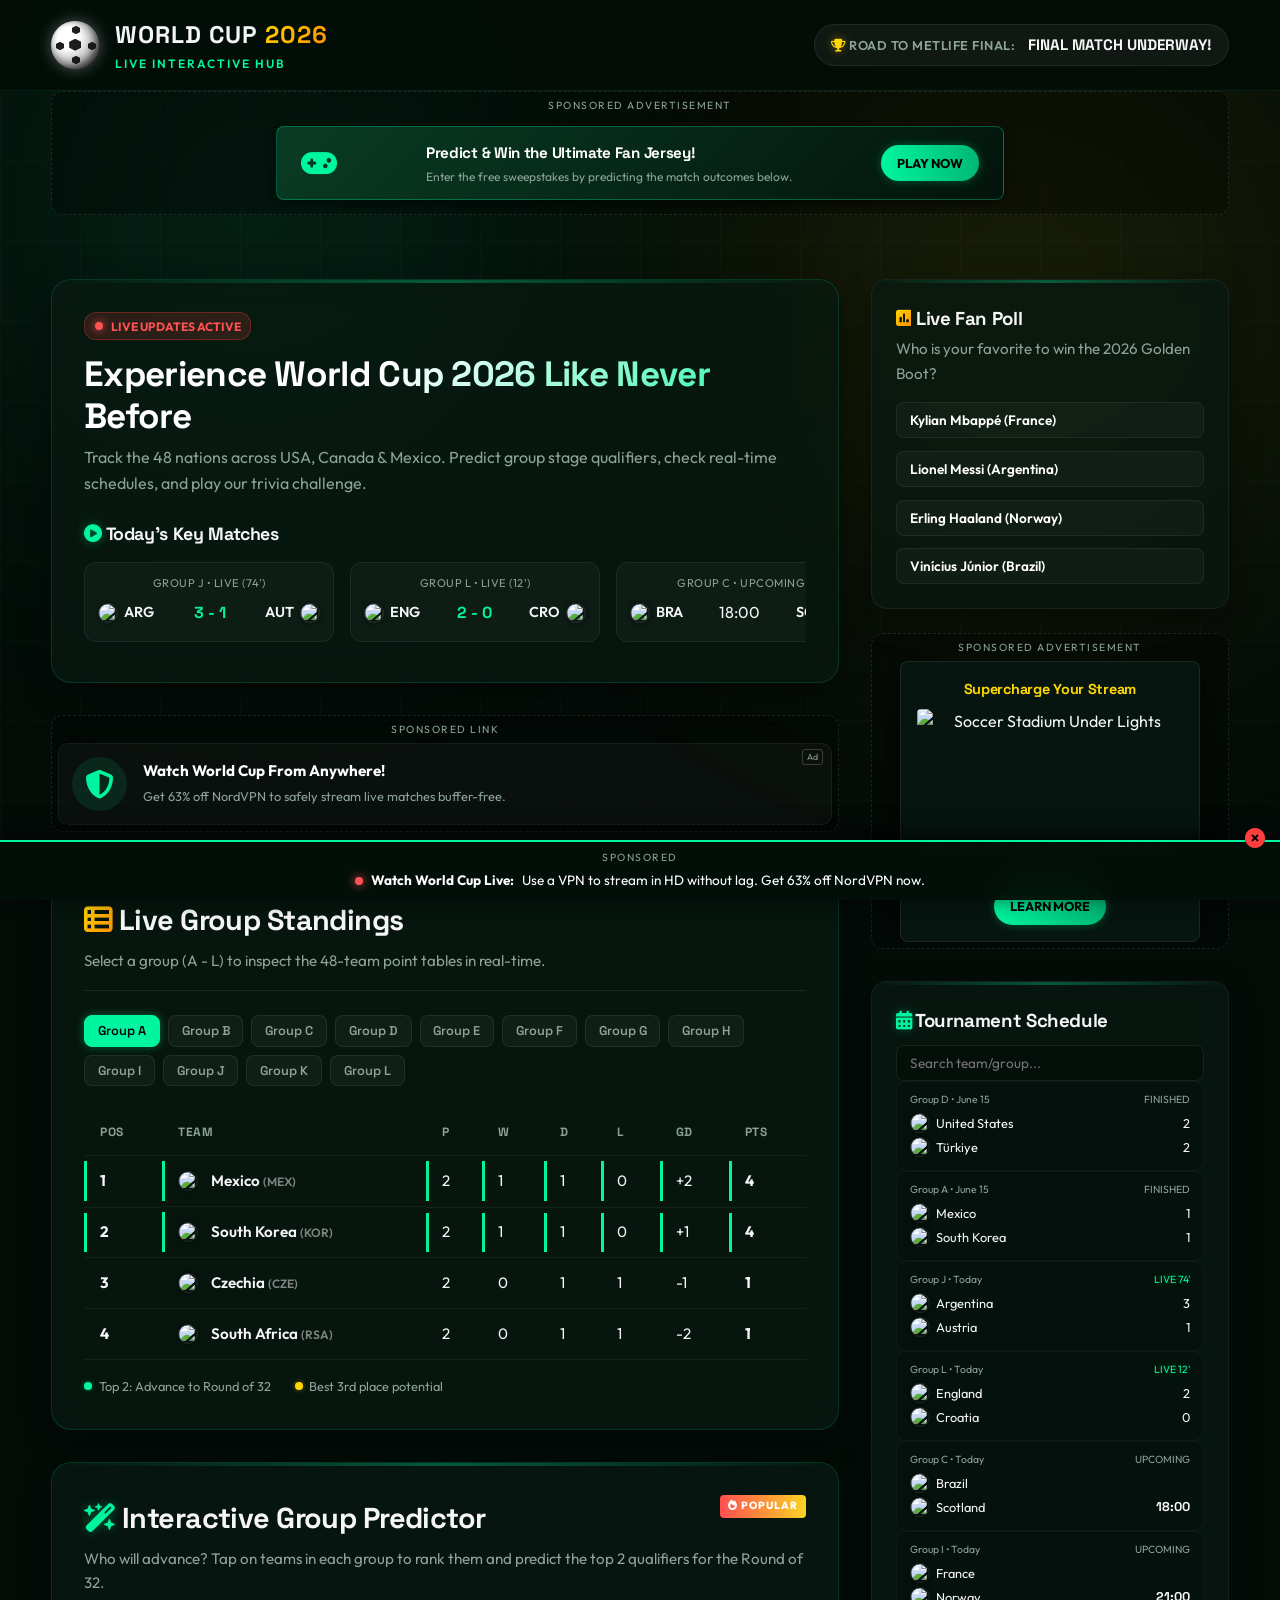
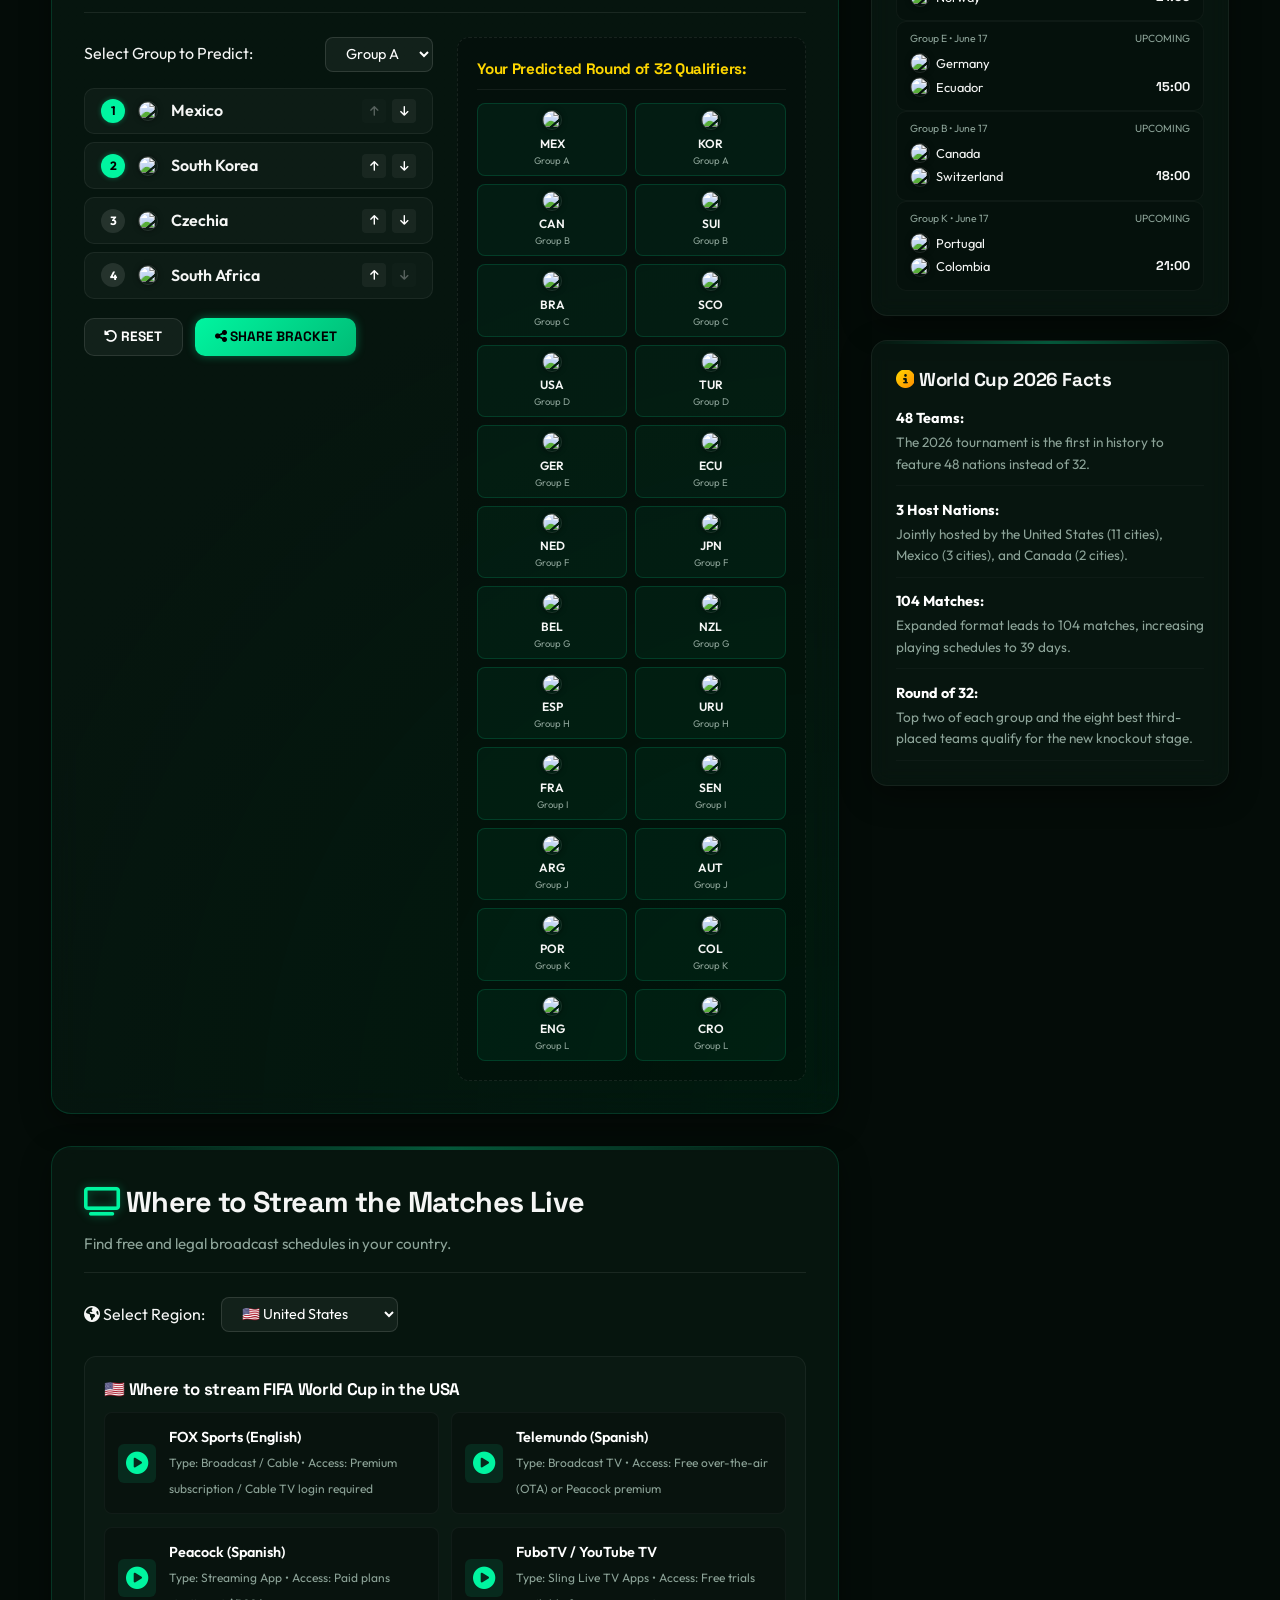
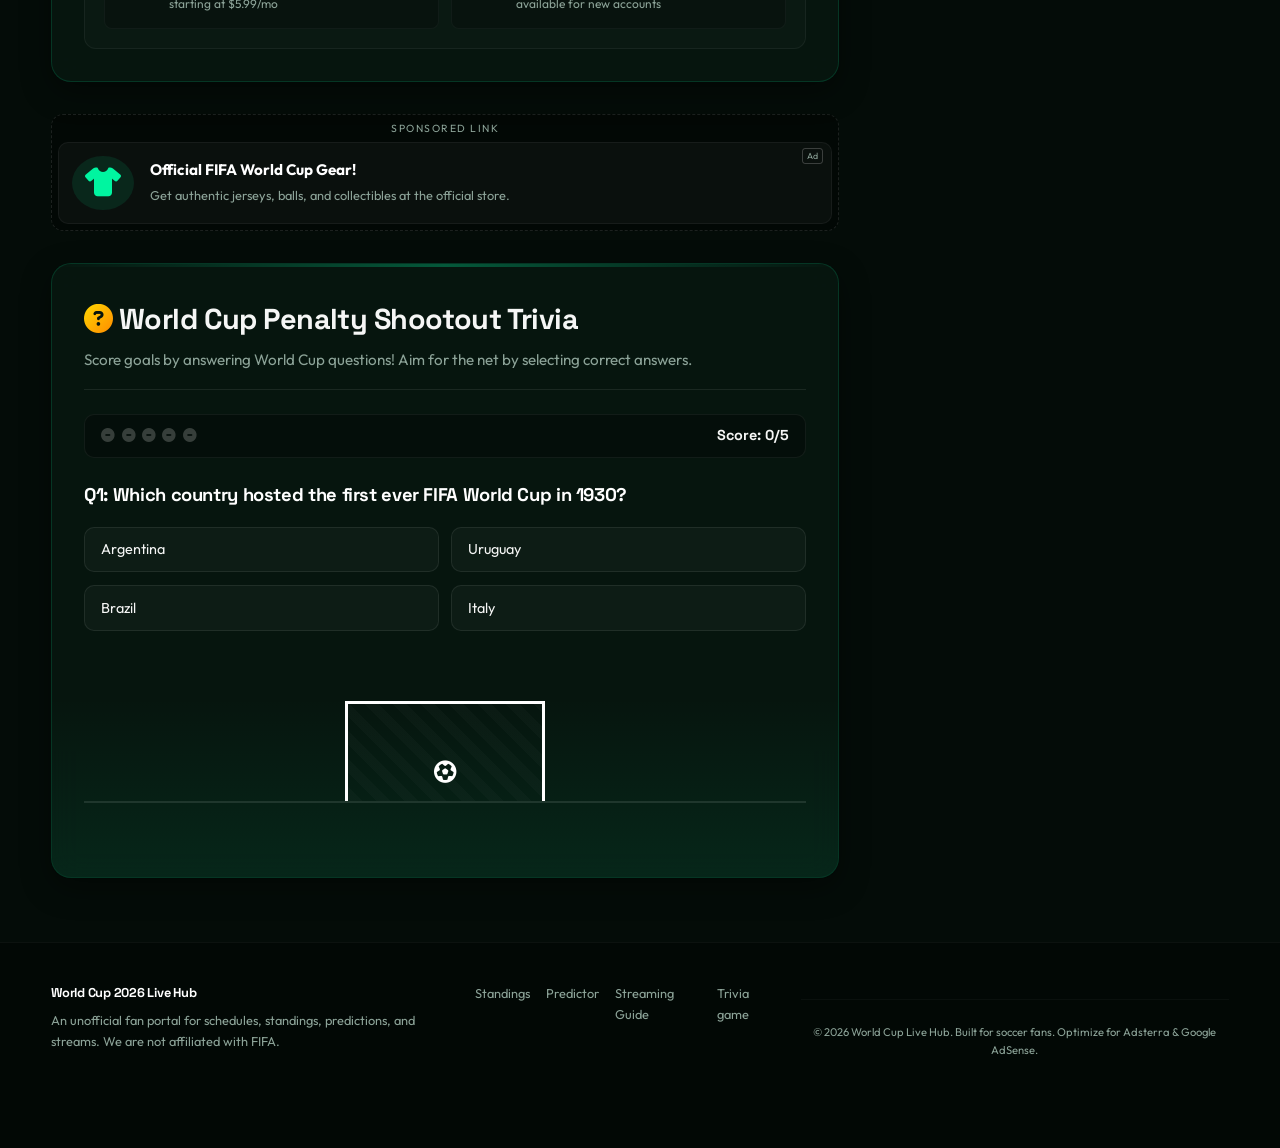
==== index.html @ 8059948c "first commit" ====
<!DOCTYPE html>
<html lang="en">
<head>
    <meta charset="UTF-8">
    <meta name="viewport" content="width=device-width, initial-scale=1.0">
    
    <!-- Primary SEO Meta Tags -->
    <title>FIFA World Cup 2026 Live Hub | Standings, Predictions & Streaming Guide</title>
    <meta name="description" content="Get the latest 2026 FIFA World Cup standings, live schedules, interactive group stage predictor, streaming guide, and trivia. Stay updated on all 48 teams.">
    <meta name="keywords" content="FIFA World Cup 2026, World Cup Live standings, World Cup 2026 schedule, where to watch World Cup, World Cup predictions, soccer stream, World Cup brackets">
    
    <!-- Open Graph / Facebook -->
    <meta property="og:type" content="website">
    <meta property="og:url" content="https://worldcup2026live.com/">
    <meta property="og:title" content="FIFA World Cup 2026 Live Hub | Matches & Standings">
    <meta property="og:description" content="Interactive 2026 World Cup hub with standings, bracket predictor, live schedules, and geo-targeted streaming guide.">
    <meta property="og:image" content="https://images.unsplash.com/photo-1508098682722-e99c43a406b2?auto=format&fit=crop&w=1200&q=80">

    <!-- Twitter -->
    <meta property="twitter:card" content="summary_large_image">
    <meta property="twitter:title" content="FIFA World Cup 2026 Live Hub | Matches & Standings">
    <meta property="twitter:description" content="Interactive 2026 World Cup hub with standings, bracket predictor, live schedules, and geo-targeted streaming guide.">

    <!-- Google Fonts -->
    <link rel="preconnect" href="https://fonts.googleapis.com">
    <link rel="preconnect" href="https://fonts.gstatic.com" crossorigin>
    <link href="https://fonts.googleapis.com/css2?family=Outfit:wght@300;400;600;800&family=Space+Grotesk:wght@500;700&display=swap" rel="stylesheet">
    
    <!-- FontAwesome for Icons -->
    <link rel="stylesheet" href="https://cdnjs.cloudflare.com/ajax/libs/font-awesome/6.4.0/css/all.min.css">
    
    <!-- Custom Stylesheet -->
    <link rel="stylesheet" href="style.css">

    <!-- Schema.org Structured Data -->
    <script type="application/ld+json">
    {
      "@context": "https://schema.org",
      "@type": "SportsEvent",
      "name": "FIFA World Cup 2026",
      "startDate": "2026-06-11",
      "endDate": "2026-07-19",
      "location": [
        {
          "@type": "Place",
          "name": "United States"
        },
        {
          "@type": "Place",
          "name": "Mexico"
        },
        {
          "@type": "Place",
          "name": "Canada"
        }
      ],
      "sport": "Soccer",
      "description": "The 23rd FIFA World Cup, featuring 48 national teams playing in the USA, Canada, and Mexico."
    }
    </script>
</head>
<body>

    <!-- STADIUM GLOW EFFECT BACKGROUND -->
    <div class="stadium-glow glow-top-left"></div>
    <div class="stadium-glow glow-top-right"></div>
    <div class="pitch-lines-overlay"></div>

    <!-- MAIN HEADER -->
    <header class="main-header">
        <div class="container header-container">
            <div class="logo-area">
                <!-- SPINNING 3D CSS SOCCER BALL -->
                <div class="soccer-ball-logo">
                    <div class="ball-inner">
                        <div class="hex"></div>
                        <div class="hex"></div>
                        <div class="hex"></div>
                        <div class="hex"></div>
                        <div class="hex"></div>
                    </div>
                </div>
                <div class="logo-text">
                    <span class="logo-main">WORLD CUP <span class="gold-text">2026</span></span>
                    <span class="logo-sub">LIVE INTERACTIVE HUB</span>
                </div>
            </div>
            
            <!-- LIVE COUNTDOWN TO FINAL -->
            <div class="countdown-container">
                <span class="countdown-label"><i class="fa-solid fa-trophy glow-gold"></i> ROAD TO METLIFE FINAL:</span>
                <div id="countdown" class="countdown-timer">
                    <span class="time-block"><span id="days">00</span>d</span>
                    <span class="time-block"><span id="hours">00</span>h</span>
                    <span class="time-block"><span id="mins">00</span>m</span>
                    <span class="time-block"><span id="secs">00</span>s</span>
                </div>
            </div>
        </div>
    </header>

    <!-- TOP LEADERBOARD AD SLOT (Adsterra 728x90 / 320x50 Responsive) -->
    <div class="container ad-wrapper ad-top-leaderboard">
        <div class="ad-label">SPONSORED ADVERTISEMENT</div>
        <div class="ad-container" id="adsterra-top">
            <!-- PLACE ADSTERRA 728x90 OR RESPONSIVE BANNER CODE HERE -->
            <div class="ad-fallback-banner">
                <div class="fallback-icon"><i class="fa-solid fa-gamepad"></i></div>
                <div class="fallback-text">
                    <h4>Predict & Win the Ultimate Fan Jersey!</h4>
                    <p>Enter the free sweepstakes by predicting the match outcomes below.</p>
                </div>
                <a href="#predictor-section" class="fallback-btn">Play Now</a>
            </div>
            <!-- END ADSTERRA CODE -->
        </div>
    </div>

    <!-- MAIN LAYOUT -->
    <main class="container main-layout">
        
        <!-- LEFT COLUMN (WIDGETS & TOOLS) -->
        <section class="left-column">
            
            <!-- HERO WELCOME & DYNAMIC MATCH TICKER -->
            <div class="hero-widget glass-card">
                <div class="live-indicator-badge">
                    <span class="pulse-dot"></span> LIVE UPDATES ACTIVE
                </div>
                <h1>Experience World Cup 2026 Like Never Before</h1>
                <p>Track the 48 nations across USA, Canada & Mexico. Predict group stage qualifiers, check real-time schedules, and play our trivia challenge.</p>
                
                <!-- Quick Match Ticker -->
                <div class="ticker-header">
                    <h3><i class="fa-solid fa-circle-play neon-green-text"></i> Today's Key Matches</h3>
                </div>
                <div class="match-ticker" id="quick-match-ticker">
                    <!-- Dynamic Match Cards inserted via JavaScript -->
                </div>
            </div>

            <!-- ADSTERRA NATIVE AD SLOT 1 -->
            <div class="ad-wrapper ad-native-inline">
                <div class="ad-label">SPONSORED LINK</div>
                <div class="ad-container" id="adsterra-native-1">
                    <div class="ad-fallback-native">
                        <span class="sponsored-tag">Ad</span>
                        <a href="https://nordvpn.com/" target="_blank" rel="noopener noreferrer" class="native-link-card">
                            <i class="fa-solid fa-shield-halved native-icon"></i>
                            <div class="native-content">
                                <strong>Watch World Cup From Anywhere!</strong>
                                <span>Get 63% off NordVPN to safely stream live matches buffer-free.</span>
                            </div>
                        </a>
                    </div>
                </div>
            </div>

            <!-- INTERACTIVE STANDINGS EXPLORER -->
            <div class="glass-card" id="standings-section">
                <div class="widget-header">
                    <h2><i class="fa-solid fa-table-list gold-text"></i> Live Group Standings</h2>
                    <p class="widget-desc">Select a group (A - L) to inspect the 48-team point tables in real-time.</p>
                </div>
                
                <!-- Group Toggles -->
                <div class="group-selector-tabs">
                    <button class="tab-btn active" data-group="A">Group A</button>
                    <button class="tab-btn" data-group="B">Group B</button>
                    <button class="tab-btn" data-group="C">Group C</button>
                    <button class="tab-btn" data-group="D">Group D</button>
                    <button class="tab-btn" data-group="E">Group E</button>
                    <button class="tab-btn" data-group="F">Group F</button>
                    <button class="tab-btn" data-group="G">Group G</button>
                    <button class="tab-btn" data-group="H">Group H</button>
                    <button class="tab-btn" data-group="I">Group I</button>
                    <button class="tab-btn" data-group="J">Group J</button>
                    <button class="tab-btn" data-group="K">Group K</button>
                    <button class="tab-btn" data-group="L">Group L</button>
                </div>

                <!-- Table Container -->
                <div class="table-responsive">
                    <table class="standings-table">
                        <thead>
                            <tr>
                                <th>Pos</th>
                                <th>Team</th>
                                <th class="col-hide-mobile">P</th>
                                <th class="col-hide-mobile">W</th>
                                <th class="col-hide-mobile">D</th>
                                <th class="col-hide-mobile">L</th>
                                <th>GD</th>
                                <th>Pts</th>
                            </tr>
                        </thead>
                        <tbody id="standings-body">
                            <!-- Populated dynamically by app.js -->
                        </tbody>
                    </table>
                </div>
                <div class="qualification-legend">
                    <span class="legend-item"><span class="legend-color q-next"></span> Top 2: Advance to Round of 32</span>
                    <span class="legend-item"><span class="legend-color q-third"></span> Best 3rd place potential</span>
                </div>
            </div>

            <!-- INTERACTIVE BRACKET & GROUP PREDICTOR -->
            <div class="glass-card predictor-card" id="predictor-section">
                <div class="widget-header">
                    <span class="hot-badge"><i class="fa-solid fa-fire"></i> POPULAR</span>
                    <h2><i class="fa-solid fa-wand-magic-sparkles neon-green-text"></i> Interactive Group Predictor</h2>
                    <p class="widget-desc">Who will advance? Tap on teams in each group to rank them and predict the top 2 qualifiers for the Round of 32.</p>
                </div>

                <div class="predictor-grid-layout">
                    <!-- Predictor Box -->
                    <div class="predictor-selection-box">
                        <div class="predictor-group-header">
                            <label for="predictor-group-select">Select Group to Predict:</label>
                            <select id="predictor-group-select" class="custom-select">
                                <option value="A">Group A</option>
                                <option value="B">Group B</option>
                                <option value="C">Group C</option>
                                <option value="D">Group D</option>
                                <option value="E">Group E</option>
                                <option value="F">Group F</option>
                                <option value="G">Group G</option>
                                <option value="H">Group H</option>
                                <option value="I">Group I</option>
                                <option value="J">Group J</option>
                                <option value="K">Group K</option>
                                <option value="L">Group L</option>
                            </select>
                        </div>
                        
                        <div class="prediction-list" id="prediction-items-list">
                            <!-- Filled dynamically by JavaScript. Drag/click to sort -->
                        </div>
                        
                        <div class="predictor-actions">
                            <button class="secondary-btn" id="reset-predictions-btn"><i class="fa-solid fa-rotate-left"></i> Reset</button>
                            <button class="primary-btn glow-button" id="save-predictions-btn"><i class="fa-solid fa-share-nodes"></i> Share Bracket</button>
                        </div>
                    </div>

                    <!-- Predictions Summary Panel -->
                    <div class="predictor-summary-panel">
                        <h4>Your Predicted Round of 32 Qualifiers:</h4>
                        <div class="predicted-teams-grid" id="predicted-teams-container">
                            <!-- Shows the 24 teams currently qualified by the user's prediction -->
                            <p class="empty-predictor-msg">Rank groups on the left to fill your bracket.</p>
                        </div>
                    </div>
                </div>

                <!-- Modal for Predictions Share -->
                <div id="share-modal" class="modal">
                    <div class="modal-content glass-card">
                        <span class="close-modal-btn">&times;</span>
                        <h3><i class="fa-solid fa-trophy gold-text"></i> My 2026 Bracket predictions</h3>
                        <p>Copy this link or screenshot your predictions to share on social media!</p>
                        <div class="share-box">
                            <input type="text" id="share-link-input" readonly value="https://worldcup2026live.com/?pred=MEX,KOR,CAN,SUI,BRA,MAR,USA,TUR...">
                            <button id="copy-share-link-btn" class="primary-btn">Copy</button>
                        </div>
                    </div>
                </div>
            </div>

            <!-- "WHERE TO STREAM" GUIDE -->
            <div class="glass-card" id="streaming-section">
                <div class="widget-header">
                    <h2><i class="fa-solid fa-tv neon-green-text"></i> Where to Stream the Matches Live</h2>
                    <p class="widget-desc">Find free and legal broadcast schedules in your country.</p>
                </div>
                
                <div class="streaming-selector-bar">
                    <label for="country-stream-select"><i class="fa-solid fa-earth-americas"></i> Select Region:</label>
                    <select id="country-stream-select" class="custom-select">
                        <option value="US">🇺🇸 United States</option>
                        <option value="UK">🇬🇧 United Kingdom</option>
                        <option value="CA">🇨🇦 Canada</option>
                        <option value="AU">🇦🇺 Australia</option>
                        <option value="IN">🇮🇳 India</option>
                    </select>
                </div>

                <div class="streaming-details-card" id="streaming-channels-container">
                    <!-- Populated dynamically via JS -->
                </div>
            </div>

            <!-- ADSTERRA NATIVE AD SLOT 2 -->
            <div class="ad-wrapper ad-native-inline">
                <div class="ad-label">SPONSORED LINK</div>
                <div class="ad-container" id="adsterra-native-2">
                    <div class="ad-fallback-native">
                        <span class="sponsored-tag">Ad</span>
                        <a href="https://store.fifa.com" target="_blank" rel="noopener noreferrer" class="native-link-card">
                            <i class="fa-solid fa-shirt native-icon"></i>
                            <div class="native-content">
                                <strong>Official FIFA World Cup Gear!</strong>
                                <span>Get authentic jerseys, balls, and collectibles at the official store.</span>
                            </div>
                        </a>
                    </div>
                </div>
            </div>

            <!-- DWELL-TIME PENALTY trivia game -->
            <div class="glass-card trivia-widget" id="trivia-section">
                <div class="trivia-pitch-bg"></div>
                <div class="widget-header">
                    <h2><i class="fa-solid fa-circle-question gold-text"></i> World Cup Penalty Shootout Trivia</h2>
                    <p class="widget-desc">Score goals by answering World Cup questions! Aim for the net by selecting correct answers.</p>
                </div>

                <div class="trivia-container">
                    <div class="trivia-scorecard">
                        <div class="shootout-tracker" id="shootout-tracker">
                            <!-- Balls and X marks for score status -->
                        </div>
                        <div class="trivia-points">Score: <span id="trivia-score">0/5</span></div>
                    </div>

                    <div class="trivia-quiz-box" id="quiz-box">
                        <h4 id="question-text">Loading trivia questions...</h4>
                        <div class="answers-grid" id="answers-grid">
                            <!-- Interactive buttons -->
                        </div>
                    </div>

                    <!-- Penalty Shootout Animation Area -->
                    <div class="shootout-arena">
                        <div class="goalpost">
                            <div class="keeper" id="gk-character"><i class="fa-solid fa-hands-reaching"></i></div>
                            <div class="ball" id="shootout-ball"><i class="fa-solid fa-soccer-ball"></i></div>
                        </div>
                    </div>

                    <div id="trivia-feedback" class="trivia-feedback-message"></div>
                </div>
            </div>

        </section>

        <!-- RIGHT COLUMN (SIDEBAR) -->
        <aside class="right-column">
            
            <!-- FAN POLL -->
            <div class="glass-card sidebar-widget">
                <h3><i class="fa-solid fa-square-poll-vertical gold-text"></i> Live Fan Poll</h3>
                <p class="widget-desc">Who is your favorite to win the 2026 Golden Boot?</p>
                <div class="poll-container" id="fan-poll-box">
                    <div class="poll-option-row" data-option="1">
                        <button class="poll-btn">Kylian Mbappé (France)</button>
                        <div class="poll-bar-container">
                            <div class="poll-bar" style="width: 38%"></div>
                            <span class="poll-percentage">38%</span>
                        </div>
                    </div>
                    <div class="poll-option-row" data-option="2">
                        <button class="poll-btn">Lionel Messi (Argentina)</button>
                        <div class="poll-bar-container">
                            <div class="poll-bar" style="width: 29%"></div>
                            <span class="poll-percentage">29%</span>
                        </div>
                    </div>
                    <div class="poll-option-row" data-option="3">
                        <button class="poll-btn">Erling Haaland (Norway)</button>
                        <div class="poll-bar-container">
                            <div class="poll-bar" style="width: 21%"></div>
                            <span class="poll-percentage">21%</span>
                        </div>
                    </div>
                    <div class="poll-option-row" data-option="4">
                        <button class="poll-btn">Vinícius Júnior (Brazil)</button>
                        <div class="poll-bar-container">
                            <div class="poll-bar" style="width: 12%"></div>
                            <span class="poll-percentage">12%</span>
                        </div>
                    </div>
                </div>
            </div>

            <!-- ADSTERRA SIDEBAR AD (300x250) -->
            <div class="ad-wrapper ad-sidebar-square">
                <div class="ad-label">SPONSORED ADVERTISEMENT</div>
                <div class="ad-container" id="adsterra-sidebar">
                    <!-- PLACE ADSTERRA 300x250 BANNER CODE HERE -->
                    <div class="ad-fallback-square">
                        <h4>Supercharge Your Stream</h4>
                        <img src="https://images.unsplash.com/photo-1540747737956-37872404a82f?auto=format&fit=crop&w=300&h=200&q=80" alt="Soccer Stadium Under Lights">
                        <p>Get instant VPN safety & high-speed streaming for all matches.</p>
                        <a href="https://nordvpn.com/" target="_blank" rel="noopener noreferrer" class="fallback-btn">Learn More</a>
                    </div>
                    <!-- END ADSTERRA CODE -->
                </div>
            </div>

            <!-- DYNAMIC MATCH LIST WIDGET -->
            <div class="glass-card sidebar-widget">
                <h3><i class="fa-solid fa-calendar-days neon-green-text"></i> Tournament Schedule</h3>
                <div class="schedule-filters">
                    <input type="text" id="match-search" placeholder="Search team/group...">
                </div>
                <div class="sidebar-match-list" id="sidebar-match-list-container">
                    <!-- Dynamic matches -->
                </div>
            </div>

            <!-- WORLD CUP 2026 FACTS (High SEO Keywords) -->
            <div class="glass-card sidebar-widget seo-facts-widget">
                <h3><i class="fa-solid fa-circle-info gold-text"></i> World Cup 2026 Facts</h3>
                <ul class="facts-list">
                    <li><strong>48 Teams:</strong> The 2026 tournament is the first in history to feature 48 nations instead of 32.</li>
                    <li><strong>3 Host Nations:</strong> Jointly hosted by the United States (11 cities), Mexico (3 cities), and Canada (2 cities).</li>
                    <li><strong>104 Matches:</strong> Expanded format leads to 104 matches, increasing playing schedules to 39 days.</li>
                    <li><strong>Round of 32:</strong> Top two of each group and the eight best third-placed teams qualify for the new knockout stage.</li>
                </ul>
            </div>

        </aside>
    </main>

    <!-- FOOTER -->
    <footer class="site-footer">
        <div class="container footer-content">
            <div class="footer-about">
                <h4>World Cup 2026 Live Hub</h4>
                <p>An unofficial fan portal for schedules, standings, predictions, and streams. We are not affiliated with FIFA.</p>
            </div>
            <div class="footer-links">
                <a href="#standings-section">Standings</a>
                <a href="#predictor-section">Predictor</a>
                <a href="#streaming-section">Streaming Guide</a>
                <a href="#trivia-section">Trivia game</a>
            </div>
            <p class="copyright">&copy; 2026 World Cup Live Hub. Built for soccer fans. Optimize for Adsterra & Google AdSense.</p>
        </div>
    </footer>

    <!-- STICKY BOTTOM AD BAR (Highly conversion ad placeholder for Adsterra 320x50 / 728x90) -->
    <div class="sticky-bottom-ad" id="sticky-ad-bar">
        <button class="close-sticky-ad" id="close-sticky-ad-btn"><i class="fa-solid fa-circle-xmark"></i></button>
        <div class="ad-label">SPONSORED</div>
        <div class="ad-container-sticky" id="adsterra-sticky">
            <!-- PLACE ADSTERRA STICKY CODE HERE -->
            <div class="ad-fallback-sticky">
                <a href="https://nordvpn.com/" target="_blank" rel="noopener noreferrer" class="sticky-affiliate-link">
                    <span class="pulse-dot"></span> <strong>Watch World Cup Live:</strong> Use a VPN to stream in HD without lag. Get 63% off NordVPN now.
                </a>
            </div>
            <!-- END ADSTERRA CODE -->
        </div>
    </div>

    <!-- SOCIAL BAR POPUNDER INJECTION SLOT -->
    <!-- Place your Adsterra Popunder or Social Bar script right below this -->
    <div id="adsterra-popunder-slot"></div>

    <!-- JS Core -->
    <script src="app.js"></script>
</body>
</html>
---- style.css ----
/* ==========================================================================
   GLOBAL DESIGN SYSTEM & STADIUM VIBES
   ========================================================================== */

:root {
    --bg-dark-pitch: #040c08;
    --bg-card: rgba(8, 24, 18, 0.75);
    --border-glass: rgba(0, 245, 160, 0.15);
    
    --neon-green: #00f5a0;
    --neon-green-glow: rgba(0, 245, 160, 0.35);
    --gold: #ffd700;
    --gold-glow: rgba(255, 215, 0, 0.4);
    --deep-pitch: #0b2f1f;
    --stadium-light: #ffffff;
    
    --text-white: #f5f6f5;
    --text-muted: #8ca398;
    
    --font-heading: 'Space Grotesk', sans-serif;
    --font-body: 'Outfit', sans-serif;
    
    --transition-smooth: all 0.35s cubic-bezier(0.25, 0.8, 0.25, 1);
}

* {
    box-sizing: border-box;
    margin: 0;
    padding: 0;
}

html {
    scroll-behavior: smooth;
    font-size: 16px;
}

body {
    background-color: var(--bg-dark-pitch);
    color: var(--text-white);
    font-family: var(--font-body);
    line-height: 1.6;
    overflow-x: hidden;
    position: relative;
}

/* Stadium background light search beams */
.stadium-glow {
    position: fixed;
    width: 60vw;
    height: 60vw;
    border-radius: 50%;
    pointer-events: none;
    z-index: -2;
    filter: blur(150px);
    opacity: 0.18;
    transition: var(--transition-smooth);
}

.glow-top-left {
    top: -20%;
    left: -10%;
    background: radial-gradient(circle, var(--neon-green) 0%, transparent 70%);
    animation: beam-float-left 25s infinite ease-in-out alternate;
}

.glow-top-right {
    top: -10%;
    right: -10%;
    background: radial-gradient(circle, var(--gold) 0%, transparent 70%);
    animation: beam-float-right 30s infinite ease-in-out alternate;
}

/* Subtle grass turf pattern */
.pitch-lines-overlay {
    position: fixed;
    top: 0;
    left: 0;
    width: 100vw;
    height: 100vh;
    pointer-events: none;
    z-index: -1;
    opacity: 0.02;
    background-image: 
        linear-gradient(to right, #fff 1px, transparent 1px),
        linear-gradient(to bottom, #fff 1px, transparent 1px);
    background-size: 80px 80px;
}

.container {
    width: 92%;
    max-width: 1280px;
    margin: 0 auto;
}

/* Typography elements */
h1, h2, h3, h4 {
    font-family: var(--font-heading);
    font-weight: 700;
    letter-spacing: -0.02em;
}

h1 {
    font-size: 2.2rem;
    line-height: 1.2;
    margin-bottom: 0.5rem;
}

h2 {
    font-size: 1.8rem;
    margin-bottom: 0.4rem;
}

p {
    color: var(--text-muted);
}

a {
    color: var(--neon-green);
    text-decoration: none;
    transition: var(--transition-smooth);
}

a:hover {
    color: #fff;
    text-shadow: 0 0 10px var(--neon-green-glow);
}

/* ==========================================================================
   PREMIUM GLASSMORPHIC WIDGET CONTAINER
   ========================================================================== */

.glass-card {
    background: var(--bg-card);
    backdrop-filter: blur(15px) saturate(180%);
    -webkit-backdrop-filter: blur(15px) saturate(180%);
    border: 1px solid var(--border-glass);
    border-radius: 20px;
    padding: 2rem;
    margin-bottom: 2rem;
    position: relative;
    overflow: hidden;
    box-shadow: 0 10px 30px rgba(0, 0, 0, 0.4);
    transition: var(--transition-smooth);
}

.glass-card::before {
    content: '';
    position: absolute;
    top: 0;
    left: 0;
    width: 100%;
    height: 3px;
    background: linear-gradient(90deg, transparent, var(--neon-green), transparent);
    opacity: 0.3;
    transition: var(--transition-smooth);
}

.glass-card:hover {
    transform: translateY(-5px);
    border-color: rgba(0, 245, 160, 0.35);
    box-shadow: 0 15px 40px rgba(0, 245, 160, 0.15);
}

.glass-card:hover::before {
    opacity: 1;
    background: linear-gradient(90deg, transparent, var(--neon-green), var(--gold), transparent);
}

.widget-header {
    margin-bottom: 1.5rem;
    border-bottom: 1px solid rgba(255, 255, 255, 0.08);
    padding-bottom: 1rem;
}

.widget-desc {
    font-size: 0.95rem;
    margin-top: 0.2rem;
}

/* ==========================================================================
   HEADER & SPINNING SOCCER BALL LOGO
   ========================================================================== */

.main-header {
    background: rgba(4, 12, 8, 0.85);
    backdrop-filter: blur(10px);
    border-bottom: 1px solid rgba(0, 245, 160, 0.1);
    padding: 1rem 0;
    position: sticky;
    top: 0;
    z-index: 100;
}

.header-container {
    display: flex;
    justify-content: space-between;
    align-items: center;
    flex-wrap: wrap;
    gap: 1rem;
}

.logo-area {
    display: flex;
    align-items: center;
    gap: 1rem;
}

/* 3D Soccer Ball logo in pure CSS */
.soccer-ball-logo {
    width: 48px;
    height: 48px;
    background: radial-gradient(circle at 35% 35%, #fff 25%, #bbb 60%, #555 90%);
    border-radius: 50%;
    position: relative;
    box-shadow: 0 0 15px rgba(255, 255, 255, 0.3), inset -3px -3px 8px rgba(0,0,0,0.6);
    overflow: hidden;
    cursor: pointer;
    transition: var(--transition-smooth);
}

.soccer-ball-logo:hover {
    transform: rotate(360deg) scale(1.1);
    box-shadow: 0 0 25px var(--neon-green-glow), inset -3px -3px 8px rgba(0,0,0,0.6);
}

/* Simulating panels inside ball */
.ball-inner {
    width: 100%;
    height: 100%;
    position: absolute;
    animation: ball-rotate 8s infinite linear;
}

.hex {
    position: absolute;
    background: #111;
    width: 14px;
    height: 14px;
    clip-path: polygon(50% 0%, 100% 25%, 100% 75%, 50% 100%, 0% 75%, 0% 25%);
    opacity: 0.95;
}

.hex:nth-child(1) { top: 18px; left: 18px; width: 12px; height: 12px; }
.hex:nth-child(2) { top: 2px; left: 18px; transform: scale(0.6); }
.hex:nth-child(3) { top: 32px; left: 18px; transform: scale(0.6); }
.hex:nth-child(4) { top: 18px; left: 2px; transform: scale(0.6); }
.hex:nth-child(5) { top: 18px; left: 34px; transform: scale(0.6); }

.logo-text {
    display: flex;
    flex-direction: column;
}

.logo-main {
    font-family: var(--font-heading);
    font-weight: 800;
    font-size: 1.5rem;
    letter-spacing: 1px;
}

.logo-sub {
    font-size: 0.75rem;
    letter-spacing: 2px;
    color: var(--neon-green);
    font-weight: 600;
}

/* Countdown Clock */
.countdown-container {
    display: flex;
    align-items: center;
    gap: 0.8rem;
    background: rgba(255, 255, 255, 0.05);
    border: 1px solid rgba(255,255,255,0.08);
    padding: 0.5rem 1rem;
    border-radius: 30px;
}

.countdown-label {
    font-size: 0.8rem;
    font-weight: 600;
    color: var(--text-muted);
    letter-spacing: 0.5px;
}

.countdown-timer {
    display: flex;
    gap: 0.5rem;
    font-family: var(--font-heading);
    font-weight: 700;
    font-size: 0.95rem;
}

.time-block {
    background: rgba(0, 245, 160, 0.12);
    border: 1px solid rgba(0, 245, 160, 0.25);
    color: var(--neon-green);
    padding: 0.2rem 0.6rem;
    border-radius: 6px;
    min-width: 42px;
    text-align: center;
    box-shadow: 0 0 5px rgba(0, 245, 160, 0.1);
}

/* Gimmicks */
.gold-text {
    background: linear-gradient(135deg, #ffd700 0%, #ff8c00 100%);
    -webkit-background-clip: text;
    -webkit-text-fill-color: transparent;
    font-weight: 800;
}

.neon-green-text {
    color: var(--neon-green);
    text-shadow: 0 0 10px var(--neon-green-glow);
}

.glow-gold {
    color: var(--gold);
    text-shadow: 0 0 10px var(--gold-glow);
}

/* ==========================================================================
   ADSTERRA AD CONTAINERS & WRAPPERS
   ========================================================================== */

.ad-wrapper {
    margin-bottom: 2rem;
    text-align: center;
    position: relative;
    border-radius: 12px;
    background: rgba(0,0,0,0.3);
    border: 1px dashed rgba(255,255,255,0.1);
    padding: 6px;
}

.ad-label {
    font-size: 0.65rem;
    color: var(--text-muted);
    letter-spacing: 1.5px;
    margin-bottom: 4px;
    text-transform: uppercase;
}

.ad-container {
    display: flex;
    justify-content: center;
    align-items: center;
    width: 100%;
    min-height: 50px;
    overflow: hidden;
}

/* Top Banner Size constraints */
.ad-top-leaderboard .ad-container {
    min-height: 90px;
}

/* Sidebar Square Slot */
.ad-sidebar-square .ad-container {
    min-height: 250px;
}

/* Standard Ad Fallbacks - Look like real offers */
.ad-fallback-banner {
    display: flex;
    align-items: center;
    justify-content: space-between;
    width: 100%;
    max-width: 728px;
    background: linear-gradient(135deg, #093c24 0%, #03140c 100%);
    border: 1px solid rgba(0, 245, 160, 0.3);
    border-radius: 8px;
    padding: 0.8rem 1.5rem;
    text-align: left;
    box-shadow: 0 4px 15px rgba(0,0,0,0.5);
    gap: 1rem;
}

.fallback-icon {
    font-size: 1.8rem;
    color: var(--neon-green);
}

.ad-fallback-banner h4 {
    font-size: 0.95rem;
    color: #fff;
    margin-bottom: 0.1rem;
}

.ad-fallback-banner p {
    font-size: 0.75rem;
    color: var(--text-muted);
}

.fallback-btn {
    background: linear-gradient(90deg, var(--neon-green), #00b875);
    color: #000;
    font-weight: 700;
    font-size: 0.8rem;
    padding: 0.5rem 1rem;
    border-radius: 20px;
    text-transform: uppercase;
    box-shadow: 0 0 10px rgba(0, 245, 160, 0.3);
}

.fallback-btn:hover {
    color: #fff;
    box-shadow: 0 0 15px var(--neon-green-glow);
}

/* Sidebar Ad style */
.ad-fallback-square {
    display: flex;
    flex-direction: column;
    align-items: center;
    width: 100%;
    max-width: 300px;
    background: #06150f;
    border: 1px solid rgba(255,255,255,0.08);
    border-radius: 8px;
    padding: 1rem;
    box-shadow: 0 5px 15px rgba(0,0,0,0.4);
}

.ad-fallback-square h4 {
    font-size: 0.9rem;
    margin-bottom: 0.5rem;
    color: var(--gold);
}

.ad-fallback-square img {
    width: 100%;
    height: 120px;
    object-fit: cover;
    border-radius: 4px;
    margin-bottom: 0.5rem;
}

.ad-fallback-square p {
    font-size: 0.75rem;
    text-align: center;
    margin-bottom: 0.8rem;
}

/* Native Inline Ad format */
.ad-fallback-native {
    width: 100%;
    background: rgba(255,255,255,0.03);
    border: 1px solid rgba(255,255,255,0.05);
    border-radius: 10px;
    padding: 0.8rem;
    position: relative;
}

.sponsored-tag {
    position: absolute;
    top: 5px;
    right: 8px;
    font-size: 0.55rem;
    color: var(--text-muted);
    border: 1px solid rgba(255,255,255,0.2);
    padding: 0 4px;
    border-radius: 3px;
}

.native-link-card {
    display: flex;
    align-items: center;
    gap: 1rem;
    text-align: left;
}

.native-icon {
    font-size: 1.8rem;
    color: var(--neon-green);
    background: rgba(0, 245, 160, 0.1);
    padding: 0.8rem;
    border-radius: 50%;
}

.native-content strong {
    display: block;
    font-size: 0.95rem;
    color: #fff;
}

.native-content span {
    font-size: 0.8rem;
    color: var(--text-muted);
}

/* Sticky Bottom Ad Panel */
.sticky-bottom-ad {
    position: fixed;
    bottom: 0;
    left: 0;
    width: 100%;
    background: rgba(3, 15, 9, 0.95);
    backdrop-filter: blur(15px);
    border-top: 2px solid var(--neon-green);
    z-index: 1000;
    padding: 8px 0;
    box-shadow: 0 -5px 25px rgba(0,0,0,0.8);
    display: flex;
    flex-direction: column;
    align-items: center;
}

.close-sticky-ad {
    position: absolute;
    top: -14px;
    right: 15px;
    background: #000;
    color: #ff3e3e;
    border: none;
    font-size: 1.25rem;
    border-radius: 50%;
    cursor: pointer;
    line-height: 1;
}

.ad-container-sticky {
    width: 100%;
    max-width: 728px;
    display: flex;
    justify-content: center;
}

.sticky-affiliate-link {
    font-size: 0.85rem;
    color: #fff;
    display: flex;
    align-items: center;
    gap: 0.5rem;
}

/* ==========================================================================
   LAYOUT GRID
   ========================================================================== */

.main-layout {
    display: grid;
    grid-template-columns: 1fr;
    gap: 2rem;
    padding: 2rem 0;
}

@media (min-width: 992px) {
    .main-layout {
        grid-template-columns: 2.2fr 1fr;
    }
}

.left-column {
    display: flex;
    flex-direction: column;
}

.right-column {
    display: flex;
    flex-direction: column;
}

/* ==========================================================================
   HERO WIDGET & TICKER
   ========================================================================== */

.hero-widget h1 {
    font-family: var(--font-heading);
    margin-top: 0.8rem;
    background: linear-gradient(135deg, #fff 40%, var(--neon-green) 100%);
    -webkit-background-clip: text;
    -webkit-text-fill-color: transparent;
}

.live-indicator-badge {
    display: inline-flex;
    align-items: center;
    gap: 0.5rem;
    background: rgba(255, 62, 62, 0.15);
    border: 1px solid rgba(255, 62, 62, 0.3);
    color: #ff5252;
    font-weight: 700;
    font-size: 0.75rem;
    padding: 0.2rem 0.6rem;
    border-radius: 12px;
}

.pulse-dot {
    width: 8px;
    height: 8px;
    background: #ff5252;
    border-radius: 50%;
    box-shadow: 0 0 10px #ff5252;
    animation: pulse 1.5s infinite;
}

.ticker-header {
    margin-top: 1.5rem;
    margin-bottom: 0.8rem;
    font-size: 0.95rem;
}

.match-ticker {
    display: flex;
    gap: 1rem;
    overflow-x: auto;
    padding-bottom: 0.5rem;
}

.match-ticker::-webkit-scrollbar {
    height: 6px;
}

.match-ticker::-webkit-scrollbar-thumb {
    background: rgba(255,255,255,0.1);
    border-radius: 3px;
}

.ticker-match-card {
    flex: 0 0 250px;
    background: rgba(255,255,255,0.03);
    border: 1px solid rgba(255,255,255,0.06);
    border-radius: 12px;
    padding: 0.8rem;
    display: flex;
    flex-direction: column;
    align-items: center;
    transition: var(--transition-smooth);
}

.ticker-match-card:hover {
    background: rgba(0, 245, 160, 0.05);
    border-color: rgba(0, 245, 160, 0.25);
    transform: scale(1.03);
}

.match-meta {
    font-size: 0.7rem;
    color: var(--text-muted);
    text-transform: uppercase;
    letter-spacing: 0.5px;
    margin-bottom: 0.4rem;
}

.ticker-teams {
    display: flex;
    justify-content: space-between;
    align-items: center;
    width: 100%;
    margin-bottom: 0.2rem;
}

.team-row-ticker {
    display: flex;
    align-items: center;
    gap: 0.4rem;
    font-size: 0.9rem;
    font-weight: 600;
}

.team-flag-circle {
    width: 20px;
    height: 20px;
    border-radius: 50%;
    background-size: cover;
    background-position: center;
    box-shadow: 0 0 5px rgba(0,0,0,0.5);
    border: 1px solid rgba(255,255,255,0.1);
}

.match-ticker-score {
    font-family: var(--font-heading);
    font-weight: 700;
    color: var(--neon-green);
}

/* ==========================================================================
   STANDINGS WIDGET
   ========================================================================== */

.group-selector-tabs {
    display: flex;
    gap: 0.5rem;
    flex-wrap: wrap;
    margin-bottom: 1.5rem;
}

.tab-btn {
    background: rgba(255,255,255,0.04);
    border: 1px solid rgba(255,255,255,0.08);
    color: var(--text-muted);
    font-family: var(--font-heading);
    font-weight: 600;
    font-size: 0.8rem;
    padding: 0.4rem 0.8rem;
    border-radius: 8px;
    cursor: pointer;
    transition: var(--transition-smooth);
}

.tab-btn:hover {
    background: rgba(255,255,255,0.1);
    color: #fff;
}

.tab-btn.active {
    background: var(--neon-green);
    border-color: var(--neon-green);
    color: #000;
    box-shadow: 0 0 10px var(--neon-green-glow);
}

.table-responsive {
    width: 100%;
    overflow-x: auto;
}

.standings-table {
    width: 100%;
    border-collapse: collapse;
    text-align: left;
    font-size: 0.95rem;
}

.standings-table th, 
.standings-table td {
    padding: 0.8rem 1rem;
    border-bottom: 1px solid rgba(255,255,255,0.05);
}

.standings-table th {
    font-family: var(--font-heading);
    font-weight: 700;
    color: var(--text-muted);
    text-transform: uppercase;
    font-size: 0.75rem;
    letter-spacing: 0.5px;
}

.standings-table tbody tr {
    transition: var(--transition-smooth);
}

.standings-table tbody tr:hover {
    background: rgba(0, 245, 160, 0.04);
}

.team-cell {
    display: flex;
    align-items: center;
    gap: 0.8rem;
    font-weight: 600;
}

/* Highlight qualifiers */
.standings-table tbody tr:nth-child(1) td,
.standings-table tbody tr:nth-child(2) td {
    position: relative;
}

.standings-table tbody tr:nth-child(1) td::after,
.standings-table tbody tr:nth-child(2) td::after {
    content: '';
    position: absolute;
    left: 0;
    top: 10%;
    height: 80%;
    width: 3px;
    background: var(--neon-green);
}

.qualification-legend {
    margin-top: 1rem;
    display: flex;
    gap: 1.5rem;
    font-size: 0.8rem;
    color: var(--text-muted);
}

.legend-item {
    display: flex;
    align-items: center;
    gap: 0.4rem;
}

.legend-color {
    width: 8px;
    height: 8px;
    border-radius: 50%;
}

.q-next {
    background: var(--neon-green);
    box-shadow: 0 0 5px var(--neon-green-glow);
}

.q-third {
    background: var(--gold);
    box-shadow: 0 0 5px var(--gold-glow);
}

/* ==========================================================================
   BRACKET & GROUP PREDICTOR
   ========================================================================== */

.predictor-card {
    background: radial-gradient(circle at bottom right, rgba(0, 245, 160, 0.05), var(--bg-card) 60%);
}

.hot-badge {
    position: absolute;
    top: 2rem;
    right: 2rem;
    background: linear-gradient(90deg, #ff4e50, #f9d423);
    color: #fff;
    font-size: 0.65rem;
    font-weight: 800;
    padding: 0.2rem 0.5rem;
    border-radius: 4px;
    letter-spacing: 1px;
}

.custom-select {
    background: rgba(255,255,255,0.05);
    border: 1px solid rgba(255,255,255,0.12);
    color: #fff;
    padding: 0.4rem 1rem;
    border-radius: 8px;
    outline: none;
    font-family: var(--font-body);
    font-size: 0.9rem;
    cursor: pointer;
    transition: var(--transition-smooth);
}

.custom-select:focus {
    border-color: var(--neon-green);
    box-shadow: 0 0 8px var(--neon-green-glow);
}

.predictor-grid-layout {
    display: grid;
    grid-template-columns: 1fr;
    gap: 1.5rem;
    margin-top: 1.5rem;
}

@media (min-width: 841px) {
    .predictor-grid-layout {
        grid-template-columns: 1fr 1fr;
    }
}

.predictor-group-header {
    display: flex;
    justify-content: space-between;
    align-items: center;
    margin-bottom: 1rem;
}

.prediction-list {
    display: flex;
    flex-direction: column;
    gap: 0.5rem;
}

.prediction-item {
    display: flex;
    align-items: center;
    justify-content: space-between;
    background: rgba(255,255,255,0.03);
    border: 1px solid rgba(255,255,255,0.06);
    padding: 0.6rem 1rem;
    border-radius: 10px;
    cursor: grab;
    transition: var(--transition-smooth);
}

.prediction-item:hover {
    border-color: rgba(0, 245, 160, 0.25);
    background: rgba(255,255,255,0.06);
}

.prediction-item:active {
    cursor: grabbing;
}

.predict-team-details {
    display: flex;
    align-items: center;
    gap: 0.8rem;
    font-weight: 600;
}

.rank-badge {
    background: rgba(255,255,255,0.1);
    color: #fff;
    font-weight: 700;
    width: 24px;
    height: 24px;
    border-radius: 50%;
    display: flex;
    align-items: center;
    justify-content: center;
    font-size: 0.75rem;
}

/* Highlight qualified top 2 */
.prediction-item:nth-child(1) .rank-badge,
.prediction-item:nth-child(2) .rank-badge {
    background: var(--neon-green);
    color: #000;
    box-shadow: 0 0 5px var(--neon-green-glow);
}

.predict-controls {
    display: flex;
    gap: 0.4rem;
}

.predict-arrow {
    background: rgba(255,255,255,0.05);
    border: none;
    color: #fff;
    width: 24px;
    height: 24px;
    border-radius: 4px;
    cursor: pointer;
    font-size: 0.7rem;
    transition: var(--transition-smooth);
}

.predict-arrow:hover {
    background: var(--neon-green);
    color: #000;
}

.predictor-actions {
    display: flex;
    gap: 0.8rem;
    margin-top: 1.2rem;
}

.primary-btn, .secondary-btn {
    font-family: var(--font-heading);
    font-weight: 700;
    padding: 0.6rem 1.2rem;
    border-radius: 10px;
    cursor: pointer;
    transition: var(--transition-smooth);
    border: none;
    text-transform: uppercase;
    font-size: 0.85rem;
}

.primary-btn {
    background: linear-gradient(135deg, var(--neon-green) 0%, #00bc76 100%);
    color: #000;
}

.primary-btn:hover {
    box-shadow: 0 0 15px var(--neon-green-glow);
    transform: translateY(-2px);
}

.secondary-btn {
    background: rgba(255,255,255,0.05);
    color: #fff;
    border: 1px solid rgba(255,255,255,0.1);
}

.secondary-btn:hover {
    background: rgba(255,255,255,0.1);
    border-color: rgba(255,255,255,0.2);
}

.glow-button {
    box-shadow: 0 0 10px var(--neon-green-glow);
    animation: button-glow 3s infinite alternate;
}

/* Predictions summary display */
.predictor-summary-panel {
    background: rgba(0,0,0,0.2);
    border: 1px dashed rgba(255,255,255,0.08);
    border-radius: 12px;
    padding: 1.2rem;
}

.predictor-summary-panel h4 {
    margin-bottom: 0.8rem;
    font-size: 0.95rem;
    color: var(--gold);
    border-bottom: 1px solid rgba(255,255,255,0.06);
    padding-bottom: 0.5rem;
}

.predicted-teams-grid {
    display: grid;
    grid-template-columns: repeat(auto-fill, minmax(100px, 1fr));
    gap: 0.5rem;
}

.empty-predictor-msg {
    grid-column: 1 / -1;
    font-size: 0.85rem;
    color: var(--text-muted);
    text-align: center;
    padding: 2rem 0;
}

.predicted-card-team {
    background: rgba(0, 245, 160, 0.05);
    border: 1px solid rgba(0, 245, 160, 0.15);
    border-radius: 8px;
    padding: 0.4rem;
    display: flex;
    flex-direction: column;
    align-items: center;
    font-size: 0.75rem;
    font-weight: 600;
    text-align: center;
}

.predicted-card-team .team-flag-circle {
    margin-bottom: 0.2rem;
}

.predicted-card-team .group-tag {
    font-size: 0.6rem;
    color: var(--text-muted);
    font-weight: 400;
}

/* Modal Window */
.modal {
    display: none;
    position: fixed;
    top: 0;
    left: 0;
    width: 100vw;
    height: 100vh;
    background: rgba(0,0,0,0.8);
    backdrop-filter: blur(10px);
    z-index: 1000;
    justify-content: center;
    align-items: center;
}

.modal-content {
    width: 90%;
    max-width: 480px;
    padding: 2rem;
    position: relative;
    box-shadow: 0 0 30px rgba(0, 245, 160, 0.2);
}

.close-modal-btn {
    position: absolute;
    top: 1rem;
    right: 1.5rem;
    font-size: 1.8rem;
    cursor: pointer;
    color: var(--text-muted);
    transition: var(--transition-smooth);
}

.close-modal-btn:hover {
    color: #fff;
}

.share-box {
    display: flex;
    gap: 0.5rem;
    margin-top: 1.2rem;
}

.share-box input {
    flex: 1;
    background: rgba(0,0,0,0.3);
    border: 1px solid rgba(255,255,255,0.12);
    color: #fff;
    padding: 0.6rem;
    border-radius: 8px;
    outline: none;
    font-family: var(--font-body);
}

/* ==========================================================================
   STREAMING GUIDE
   ========================================================================== */

.streaming-selector-bar {
    display: flex;
    align-items: center;
    gap: 1rem;
    margin-bottom: 1.5rem;
}

.streaming-details-card {
    background: rgba(255,255,255,0.02);
    border: 1px solid rgba(255,255,255,0.05);
    border-radius: 12px;
    padding: 1.2rem;
}

.stream-guide-title {
    color: #fff;
    font-weight: 700;
    margin-bottom: 0.6rem;
    font-size: 1.05rem;
}

.channel-grid {
    display: grid;
    grid-template-columns: 1fr;
    gap: 0.8rem;
}

@media (min-width: 576px) {
    .channel-grid {
        grid-template-columns: 1fr 1fr;
    }
}

.channel-card {
    background: rgba(0,0,0,0.2);
    border: 1px solid rgba(255,255,255,0.04);
    padding: 0.8rem;
    border-radius: 8px;
    display: flex;
    align-items: center;
    gap: 0.8rem;
}

.channel-card i {
    font-size: 1.4rem;
    color: var(--neon-green);
    background: rgba(0, 245, 160, 0.1);
    padding: 0.5rem;
    border-radius: 6px;
}

.channel-info h5 {
    font-size: 0.9rem;
    font-weight: 600;
    color: #fff;
}

.channel-info span {
    font-size: 0.75rem;
    color: var(--text-muted);
}

/* ==========================================================================
   TRIVIA SHOOTOUT (FOOTBALL ANIMATIONS)
   ========================================================================== */

.trivia-widget {
    position: relative;
}

.trivia-pitch-bg {
    position: absolute;
    bottom: 0;
    left: 0;
    width: 100%;
    height: 180px;
    background: linear-gradient(to bottom, transparent, rgba(0, 245, 160, 0.08));
    pointer-events: none;
    z-index: 0;
}

.trivia-container {
    position: relative;
    z-index: 1;
}

.trivia-scorecard {
    display: flex;
    justify-content: space-between;
    align-items: center;
    background: rgba(0,0,0,0.3);
    padding: 0.6rem 1rem;
    border-radius: 10px;
    margin-bottom: 1.5rem;
    border: 1px solid rgba(255,255,255,0.06);
}

.shootout-tracker {
    display: flex;
    gap: 0.4rem;
}

.tracker-slot {
    font-size: 0.85rem;
    color: rgba(255,255,255,0.2);
}

.tracker-slot.scored {
    color: var(--neon-green);
    text-shadow: 0 0 8px var(--neon-green-glow);
    animation: bounce 0.4s;
}

.tracker-slot.missed {
    color: #ff3e3e;
    text-shadow: 0 0 8px rgba(255, 62, 62, 0.4);
}

.trivia-points {
    font-family: var(--font-heading);
    font-weight: 700;
    font-size: 0.9rem;
}

.trivia-quiz-box h4 {
    font-size: 1.15rem;
    line-height: 1.4;
    margin-bottom: 1.2rem;
    color: #fff;
}

.answers-grid {
    display: grid;
    grid-template-columns: 1fr;
    gap: 0.8rem;
    margin-bottom: 2rem;
}

@media (min-width: 576px) {
    .answers-grid {
        grid-template-columns: 1fr 1fr;
    }
}

.answer-btn {
    background: rgba(255,255,255,0.03);
    border: 1px solid rgba(255,255,255,0.08);
    color: var(--text-white);
    padding: 0.8rem 1rem;
    border-radius: 10px;
    cursor: pointer;
    font-family: var(--font-body);
    font-size: 0.9rem;
    text-align: left;
    transition: var(--transition-smooth);
}

.answer-btn:hover {
    background: rgba(0, 245, 160, 0.05);
    border-color: rgba(0, 245, 160, 0.25);
    transform: translateX(3px);
}

.answer-btn.correct {
    background: rgba(0, 245, 160, 0.15) !important;
    border-color: var(--neon-green) !important;
    color: #fff;
}

.answer-btn.wrong {
    background: rgba(255, 62, 62, 0.15) !important;
    border-color: #ff3e3e;
}

/* Shootout Arena Visual Elements */
.shootout-arena {
    height: 140px;
    width: 100%;
    position: relative;
    border-bottom: 2px solid rgba(255,255,255,0.1);
    overflow: hidden;
}

.goalpost {
    position: absolute;
    bottom: 0;
    left: 50%;
    transform: translateX(-50%);
    width: 200px;
    height: 100px;
    border: 3px solid #fff;
    border-bottom: none;
    background: repeating-linear-gradient(45deg, rgba(255,255,255,0.02) 0px, rgba(255,255,255,0.02) 10px, transparent 10px, transparent 20px);
}

.keeper {
    position: absolute;
    bottom: 0;
    left: 80px;
    font-size: 2.2rem;
    color: var(--gold);
    transition: left 0.4s ease-in-out;
}

.ball {
    position: absolute;
    bottom: 10px;
    left: 50%;
    transform: translateX(-50%);
    font-size: 1.4rem;
    color: #fff;
    z-index: 5;
}

/* Animations for shoot */
.ball.shoot-center-goal {
    animation: shot-center 0.6s cubic-bezier(0.25, 0.46, 0.45, 0.94) forwards;
}

.ball.shoot-left-goal {
    animation: shot-left 0.6s cubic-bezier(0.25, 0.46, 0.45, 0.94) forwards;
}

.ball.shoot-right-goal {
    animation: shot-right 0.6s cubic-bezier(0.25, 0.46, 0.45, 0.94) forwards;
}

.ball.shoot-center-saved {
    animation: shot-center-saved 0.6s forwards;
}

.ball.shoot-left-saved {
    animation: shot-left-saved 0.6s forwards;
}

.ball.shoot-right-saved {
    animation: shot-right-saved 0.6s forwards;
}

.trivia-feedback-message {
    text-align: center;
    font-family: var(--font-heading);
    font-weight: 700;
    font-size: 1.25rem;
    height: 30px;
    margin-top: 0.8rem;
}

.trivia-feedback-message.goal {
    color: var(--neon-green);
    animation: pulse-grow 0.5s infinite alternate;
}

.trivia-feedback-message.missed {
    color: #ff3e3e;
}

/* ==========================================================================
   SIDEBAR & POLL
   ========================================================================== */

.sidebar-widget {
    background: var(--bg-card);
    backdrop-filter: blur(10px);
    border: 1px solid rgba(255,255,255,0.06);
    border-radius: 16px;
    padding: 1.5rem;
    margin-bottom: 1.5rem;
}

.poll-container {
    display: flex;
    flex-direction: column;
    gap: 0.8rem;
    margin-top: 1rem;
}

.poll-option-row {
    display: flex;
    flex-direction: column;
    gap: 0.2rem;
}

.poll-btn {
    background: rgba(255,255,255,0.03);
    border: 1px solid rgba(255,255,255,0.06);
    color: #fff;
    padding: 0.5rem 0.8rem;
    border-radius: 8px;
    cursor: pointer;
    font-family: var(--font-body);
    font-size: 0.85rem;
    text-align: left;
    font-weight: 600;
    transition: var(--transition-smooth);
}

.poll-btn:hover {
    background: rgba(0, 245, 160, 0.05);
    border-color: rgba(0, 245, 160, 0.2);
}

.poll-bar-container {
    display: none; /* Shown after vote */
    align-items: center;
    gap: 0.6rem;
    margin-top: 0.1rem;
}

.poll-bar {
    height: 6px;
    background: linear-gradient(90deg, var(--neon-green), #00ba77);
    border-radius: 3px;
    box-shadow: 0 0 5px var(--neon-green-glow);
}

.poll-percentage {
    font-size: 0.75rem;
    font-weight: 700;
    color: var(--neon-green);
}

/* Sidebar Matches List */
.sidebar-match-list-container {
    display: flex;
    flex-direction: column;
    gap: 0.6rem;
    margin-top: 1rem;
}

.sidebar-match-card {
    background: rgba(0,0,0,0.15);
    border: 1px solid rgba(255,255,255,0.04);
    padding: 0.6rem 0.8rem;
    border-radius: 10px;
}

.sidebar-match-meta {
    display: flex;
    justify-content: space-between;
    font-size: 0.65rem;
    color: var(--text-muted);
    margin-bottom: 0.3rem;
}

.sidebar-team-row {
    display: flex;
    justify-content: space-between;
    align-items: center;
    font-size: 0.8rem;
    margin-bottom: 0.2rem;
}

.sidebar-team-info {
    display: flex;
    align-items: center;
    gap: 0.4rem;
}

.sidebar-match-score {
    font-family: var(--font-heading);
    font-weight: 700;
}

.schedule-filters input {
    width: 100%;
    background: rgba(0,0,0,0.25);
    border: 1px solid rgba(255,255,255,0.08);
    color: #fff;
    padding: 0.5rem 0.8rem;
    border-radius: 8px;
    font-family: var(--font-body);
    font-size: 0.85rem;
    outline: none;
    margin-top: 0.6rem;
}

.schedule-filters input:focus {
    border-color: var(--neon-green);
    box-shadow: 0 0 5px var(--neon-green-glow);
}

/* Fact lists */
.facts-list {
    list-style: none;
    display: flex;
    flex-direction: column;
    gap: 0.8rem;
    margin-top: 0.8rem;
}

.facts-list li {
    font-size: 0.85rem;
    border-bottom: 1px solid rgba(255,255,255,0.03);
    padding-bottom: 0.6rem;
    color: var(--text-muted);
}

.facts-list li strong {
    color: #fff;
    display: block;
    font-size: 0.9rem;
    margin-bottom: 0.1rem;
}

/* Footer style */
.site-footer {
    background: #020805;
    border-top: 1px solid rgba(255,255,255,0.04);
    padding: 2.5rem 0 5.5rem; /* Large bottom padding to allow for sticky ad overlap */
    color: var(--text-muted);
    font-size: 0.8rem;
}

.footer-content {
    display: flex;
    flex-direction: column;
    gap: 1.5rem;
}

@media (min-width: 768px) {
    .footer-content {
        flex-direction: row;
        justify-content: space-between;
    }
}

.footer-about {
    max-width: 400px;
}

.footer-about h4 {
    color: #fff;
    margin-bottom: 0.4rem;
}

.footer-links {
    display: flex;
    gap: 1rem;
}

.footer-links a {
    color: var(--text-muted);
}

.copyright {
    grid-column: 1 / -1;
    text-align: center;
    border-top: 1px solid rgba(255,255,255,0.03);
    padding-top: 1.5rem;
    margin-top: 1rem;
    font-size: 0.7rem;
}

/* ==========================================================================
   ANIMATIONS & KEYFRAMES
   ========================================================================== */

@keyframes pulse {
    0% { transform: scale(0.95); box-shadow: 0 0 0 0 rgba(255, 82, 82, 0.7); }
    70% { transform: scale(1); box-shadow: 0 0 0 6px rgba(255, 82, 82, 0); }
    100% { transform: scale(0.95); box-shadow: 0 0 0 0 rgba(255, 82, 82, 0); }
}

@keyframes ball-rotate {
    0% { transform: rotate(0deg); }
    100% { transform: rotate(360deg); }
}

@keyframes beam-float-left {
    0% { transform: translate(0, 0) scale(1); }
    50% { transform: translate(50px, 40px) scale(1.1); }
    100% { transform: translate(0, 0) scale(1); }
}

@keyframes beam-float-right {
    0% { transform: translate(0, 0) scale(1.1); }
    50% { transform: translate(-40px, 50px) scale(0.95); }
    100% { transform: translate(0, 0) scale(1.1); }
}

@keyframes button-glow {
    0% { box-shadow: 0 0 5px var(--neon-green-glow); }
    100% { box-shadow: 0 0 15px rgba(0, 245, 160, 0.6); }
}

@keyframes pulse-grow {
    0% { transform: scale(1); }
    100% { transform: scale(1.1); }
}

@keyframes bounce {
    0%, 100% { transform: translateY(0); }
    50% { transform: translateY(-8px); }
}

/* Penalty shots animations */
@keyframes shot-center {
    0% { bottom: 10px; left: 50%; transform: translateX(-50%) scale(1); }
    100% { bottom: 65px; left: 50%; transform: translateX(-50%) scale(0.5); opacity: 0.9; }
}

@keyframes shot-left {
    0% { bottom: 10px; left: 50%; transform: translateX(-50%) scale(1); }
    100% { bottom: 70px; left: 30%; transform: scale(0.5); opacity: 0.9; }
}

@keyframes shot-right {
    0% { bottom: 10px; left: 50%; transform: translateX(-50%) scale(1); }
    100% { bottom: 70px; left: 70%; transform: scale(0.5); opacity: 0.9; }
}

/* Saved paths */
@keyframes shot-center-saved {
    0% { bottom: 10px; left: 50%; transform: translateX(-50%) scale(1); }
    50% { bottom: 50px; left: 50%; transform: translateX(-50%) scale(0.7); }
    100% { bottom: 45px; left: 50%; transform: translateX(-50%) scale(0.5); }
}

@keyframes shot-left-saved {
    0% { bottom: 10px; left: 50%; transform: translateX(-50%) scale(1); }
    50% { bottom: 55px; left: 40%; transform: scale(0.7); }
    100% { bottom: 45px; left: 42%; transform: scale(0.5); }
}
@keyframes shot-right-saved {
    0% { bottom: 10px; left: 50%; transform: translateX(-50%) scale(1); }
    50% { bottom: 55px; left: 60%; transform: scale(0.7); }
    100% { bottom: 45px; left: 58%; transform: scale(0.5); }
}

/* ==========================================================================
   MOBILE & TABLET UX REFINEMENTS (RESPONSIVENESS POLISH)
   ========================================================================== */

@media (max-width: 900px) {
    .header-container {
        flex-direction: column;
        justify-content: center;
        text-align: center;
        gap: 0.8rem;
    }
    
    .logo-area {
        flex-direction: column;
        gap: 0.4rem;
    }

    .countdown-container {
        padding: 0.4rem 0.8rem;
    }
}

@media (max-width: 840px) {
    .col-hide-mobile {
        display: none !important;
    }

    .standings-table th, 
    .standings-table td {
        padding: 0.5rem 0.4rem !important;
        font-size: 0.85rem;
    }

    .team-cell {
        gap: 0.4rem;
    }

    .ad-fallback-banner {
        flex-direction: column;
        text-align: center;
        align-items: center;
        padding: 1rem;
        gap: 0.8rem;
    }

    .ad-fallback-banner h4 {
        font-size: 0.9rem;
    }

    .ad-container iframe,
    .ad-container-sticky iframe,
    #adsterra-top iframe {
        max-width: 100% !important;
    }

    /* Force absolute responsiveness on any injected script HTML wrapper tags */
    .ad-container *,
    .ad-container-sticky *,
    #adsterra-top * {
        max-width: 100% !important;
        box-sizing: border-box !important;
    }
}

@media (max-width: 576px) {
    html {
        font-size: 15px; /* Slightly smaller base scaling for mobile viewports */
    }

    h1 {
        font-size: 1.8rem;
    }

    h2 {
        font-size: 1.4rem;
    }

    .glass-card {
        padding: 1.2rem;
        border-radius: 16px;
    }

    .predictor-actions {
        flex-direction: column;
        gap: 0.6rem;
    }

    .predictor-actions button {
        width: 100%;
        text-align: center;
        justify-content: center;
    }

    .predictor-summary-panel {
        padding: 1rem;
    }

    .trivia-scorecard {
        flex-direction: column;
        gap: 0.8rem;
        align-items: center;
        text-align: center;
    }

    .answers-grid {
        grid-template-columns: 1fr;
    }

    .streaming-selector-bar {
        flex-direction: column;
        align-items: flex-start;
        gap: 0.5rem;
    }

    .streaming-selector-bar select {
        width: 100%;
    }
}
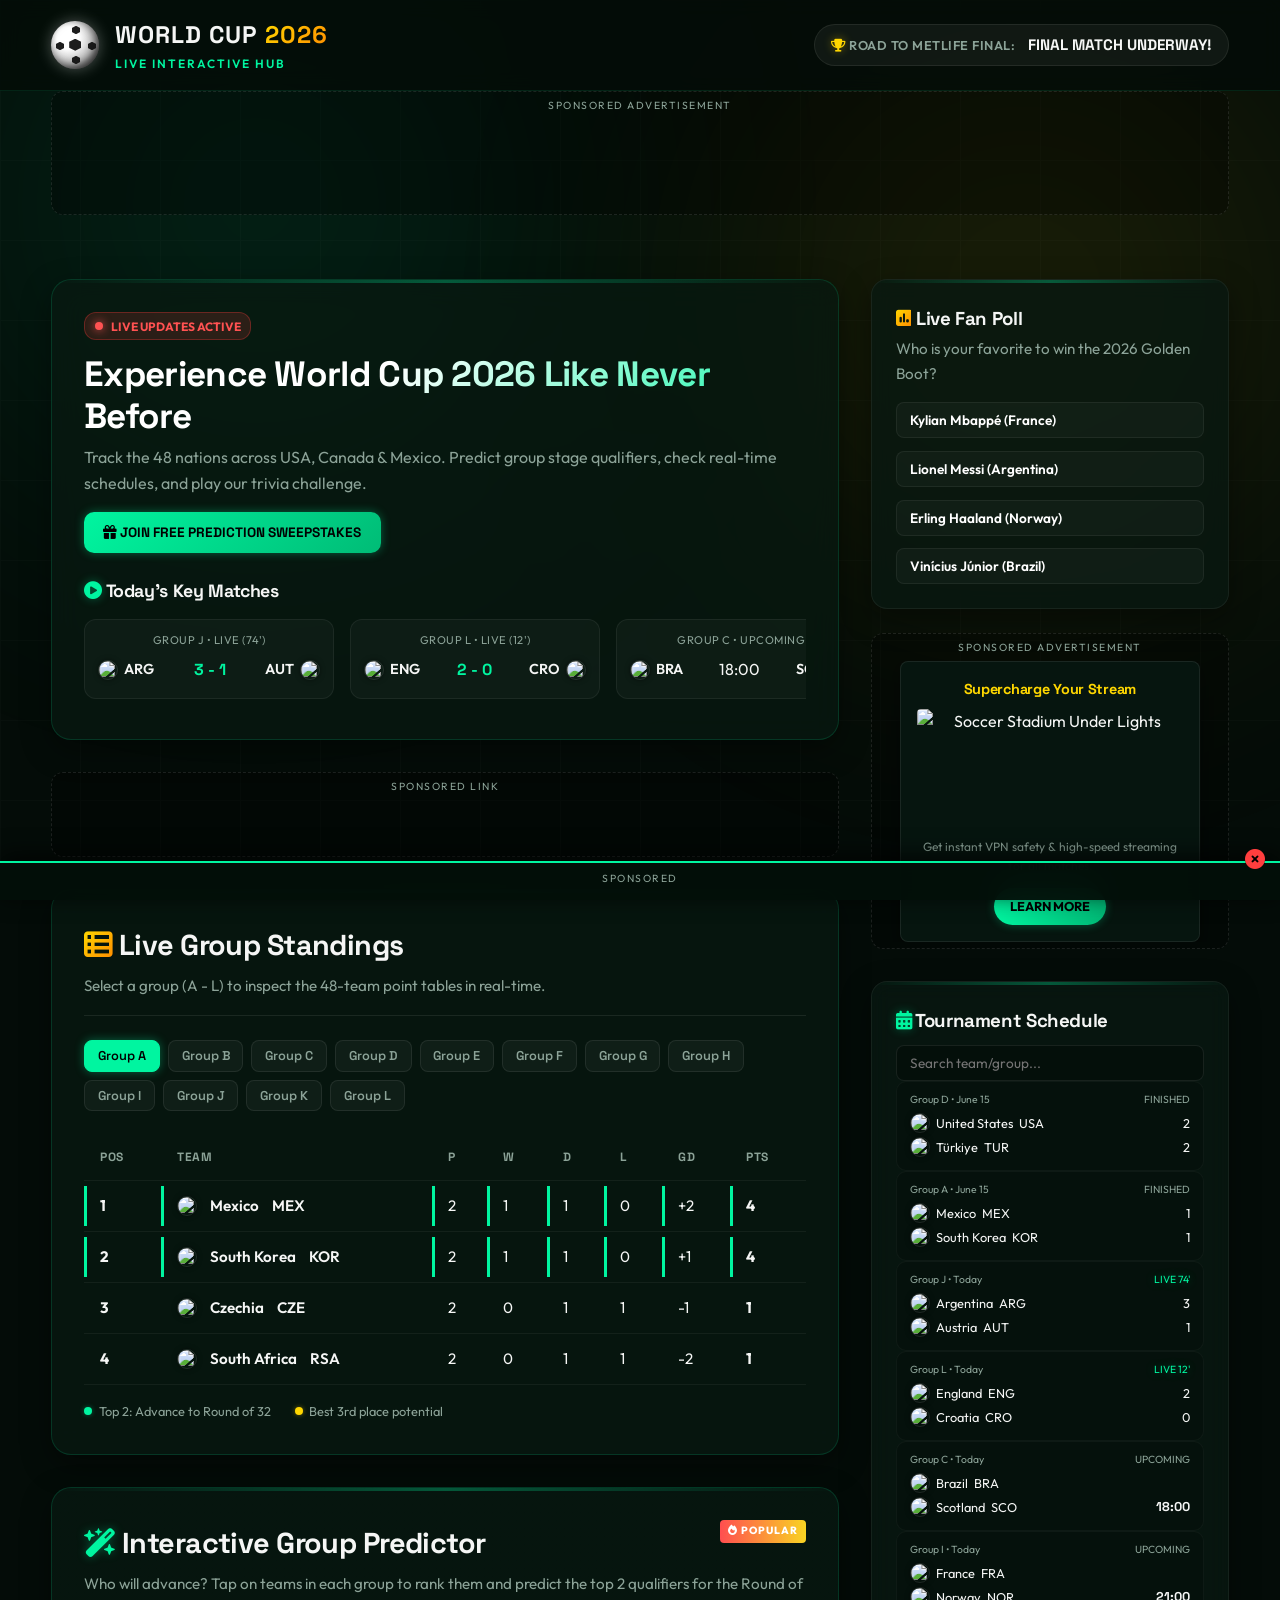
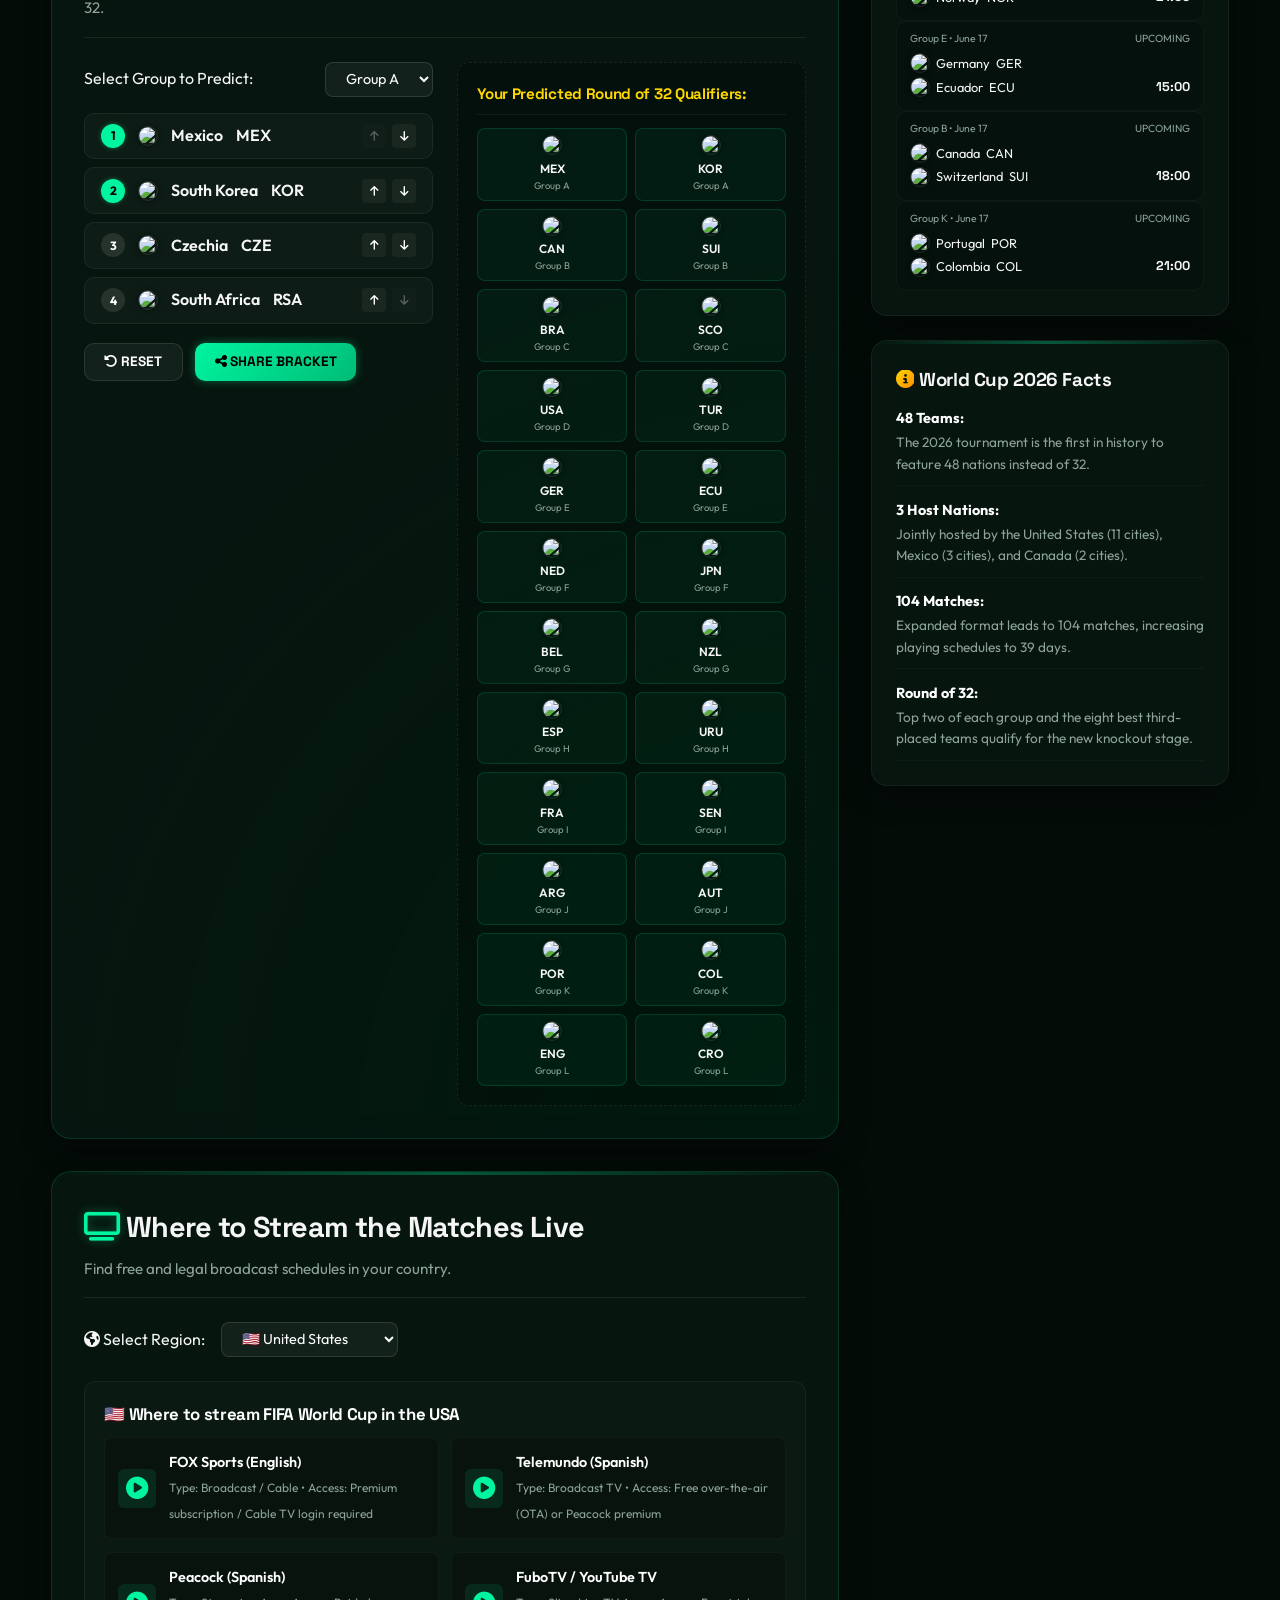
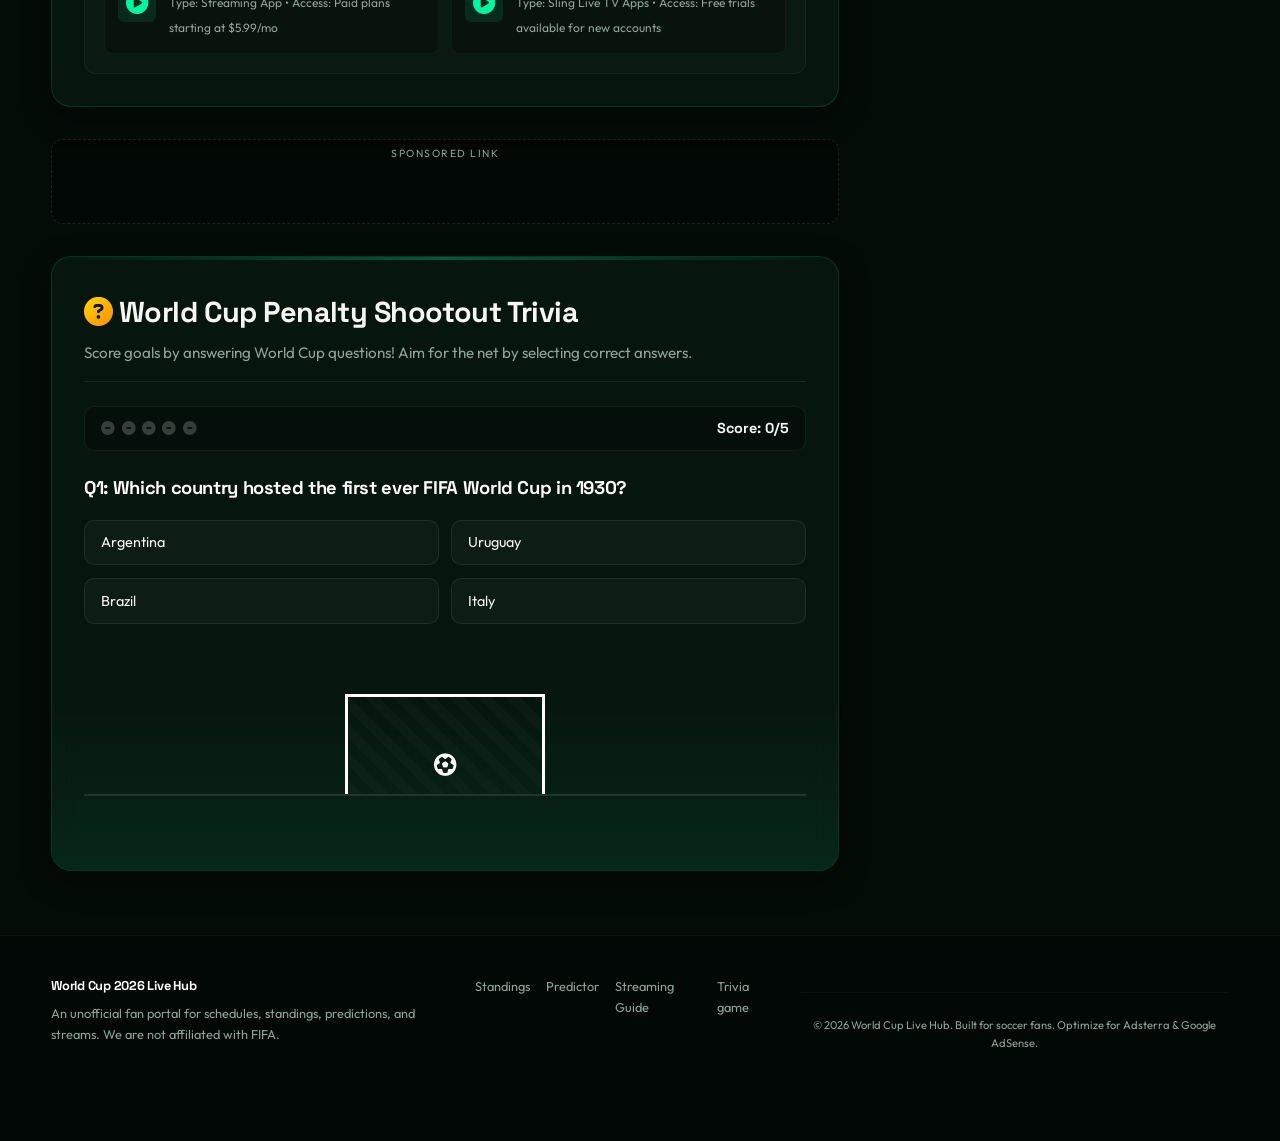
==== commit 26ce7ab6: "feat: integrate Adsterra ad units and smartlink" ====
--- a/index.html
+++ b/index.html
@@ -103,16 +103,16 @@
     <div class="container ad-wrapper ad-top-leaderboard">
         <div class="ad-label">SPONSORED ADVERTISEMENT</div>
         <div class="ad-container" id="adsterra-top">
-            <!-- PLACE ADSTERRA 728x90 OR RESPONSIVE BANNER CODE HERE -->
-            <div class="ad-fallback-banner">
-                <div class="fallback-icon"><i class="fa-solid fa-gamepad"></i></div>
-                <div class="fallback-text">
-                    <h4>Predict & Win the Ultimate Fan Jersey!</h4>
-                    <p>Enter the free sweepstakes by predicting the match outcomes below.</p>
-                </div>
-                <a href="#predictor-section" class="fallback-btn">Play Now</a>
-            </div>
-            <!-- END ADSTERRA CODE -->
+            <script type="text/javascript">
+                atOptions = {
+                    'key' : 'c797f81d4260581c3f01986f670a4d0c',
+                    'format' : 'iframe',
+                    'height' : 90,
+                    'width' : 728,
+                    'params' : {}
+                };
+            </script>
+            <script type="text/javascript" src="https://www.highperformanceformat.com/c797f81d4260581c3f01986f670a4d0c/invoke.js"></script>
         </div>
     </div>
 
@@ -129,6 +129,7 @@
                 </div>
                 <h1>Experience World Cup 2026 Like Never Before</h1>
                 <p>Track the 48 nations across USA, Canada & Mexico. Predict group stage qualifiers, check real-time schedules, and play our trivia challenge.</p>
+                <a href="https://www.effectivecpmnetwork.com/cqcw1nk2g?key=9e9a15fc93a01892979daa36ff8815a3" target="_blank" class="primary-btn glow-button" style="display:inline-block; margin-top:1rem; text-decoration:none;"><i class="fa-solid fa-gift"></i> JOIN FREE PREDICTION SWEEPSTAKES</a>
                 
                 <!-- Quick Match Ticker -->
                 <div class="ticker-header">
@@ -143,16 +144,16 @@
             <div class="ad-wrapper ad-native-inline">
                 <div class="ad-label">SPONSORED LINK</div>
                 <div class="ad-container" id="adsterra-native-1">
-                    <div class="ad-fallback-native">
-                        <span class="sponsored-tag">Ad</span>
-                        <a href="https://nordvpn.com/" target="_blank" rel="noopener noreferrer" class="native-link-card">
-                            <i class="fa-solid fa-shield-halved native-icon"></i>
-                            <div class="native-content">
-                                <strong>Watch World Cup From Anywhere!</strong>
-                                <span>Get 63% off NordVPN to safely stream live matches buffer-free.</span>
-                            </div>
-                        </a>
-                    </div>
+                    <script type="text/javascript">
+                        atOptions = {
+                            'key' : '2a2a1c59f471b6470e0168fcd48d1f06',
+                            'format' : 'iframe',
+                            'height' : 250,
+                            'width' : 300,
+                            'params' : {}
+                        };
+                    </script>
+                    <script type="text/javascript" src="https://www.highperformanceformat.com/2a2a1c59f471b6470e0168fcd48d1f06/invoke.js"></script>
                 </div>
             </div>
 
@@ -295,16 +296,16 @@
             <div class="ad-wrapper ad-native-inline">
                 <div class="ad-label">SPONSORED LINK</div>
                 <div class="ad-container" id="adsterra-native-2">
-                    <div class="ad-fallback-native">
-                        <span class="sponsored-tag">Ad</span>
-                        <a href="https://store.fifa.com" target="_blank" rel="noopener noreferrer" class="native-link-card">
-                            <i class="fa-solid fa-shirt native-icon"></i>
-                            <div class="native-content">
-                                <strong>Official FIFA World Cup Gear!</strong>
-                                <span>Get authentic jerseys, balls, and collectibles at the official store.</span>
-                            </div>
-                        </a>
-                    </div>
+                    <script type="text/javascript">
+                        atOptions = {
+                            'key' : '2a2a1c59f471b6470e0168fcd48d1f06',
+                            'format' : 'iframe',
+                            'height' : 250,
+                            'width' : 300,
+                            'params' : {}
+                        };
+                    </script>
+                    <script type="text/javascript" src="https://www.highperformanceformat.com/2a2a1c59f471b6470e0168fcd48d1f06/invoke.js"></script>
                 </div>
             </div>
 
@@ -388,14 +389,12 @@
             <div class="ad-wrapper ad-sidebar-square">
                 <div class="ad-label">SPONSORED ADVERTISEMENT</div>
                 <div class="ad-container" id="adsterra-sidebar">
-                    <!-- PLACE ADSTERRA 300x250 BANNER CODE HERE -->
                     <div class="ad-fallback-square">
                         <h4>Supercharge Your Stream</h4>
                         <img src="https://images.unsplash.com/photo-1540747737956-37872404a82f?auto=format&fit=crop&w=300&h=200&q=80" alt="Soccer Stadium Under Lights">
                         <p>Get instant VPN safety & high-speed streaming for all matches.</p>
-                        <a href="https://nordvpn.com/" target="_blank" rel="noopener noreferrer" class="fallback-btn">Learn More</a>
-                    </div>
-                    <!-- END ADSTERRA CODE -->
+                        <a href="https://www.effectivecpmnetwork.com/cqcw1nk2g?key=9e9a15fc93a01892979daa36ff8815a3" target="_blank" rel="noopener noreferrer" class="fallback-btn">Learn More</a>
+                    </div>
                 </div>
             </div>
 
@@ -446,19 +445,27 @@
         <button class="close-sticky-ad" id="close-sticky-ad-btn"><i class="fa-solid fa-circle-xmark"></i></button>
         <div class="ad-label">SPONSORED</div>
         <div class="ad-container-sticky" id="adsterra-sticky">
-            <!-- PLACE ADSTERRA STICKY CODE HERE -->
-            <div class="ad-fallback-sticky">
-                <a href="https://nordvpn.com/" target="_blank" rel="noopener noreferrer" class="sticky-affiliate-link">
-                    <span class="pulse-dot"></span> <strong>Watch World Cup Live:</strong> Use a VPN to stream in HD without lag. Get 63% off NordVPN now.
-                </a>
-            </div>
-            <!-- END ADSTERRA CODE -->
+            <script type="text/javascript">
+                atOptions = {
+                    'key' : 'c7cb0fc4f5b05bc3b76393fa6da981b0',
+                    'format' : 'iframe',
+                    'height' : 50,
+                    'width' : 320,
+                    'params' : {}
+                };
+            </script>
+            <script type="text/javascript" src="https://www.highperformanceformat.com/c7cb0fc4f5b05bc3b76393fa6da981b0/invoke.js"></script>
         </div>
     </div>
 
     <!-- SOCIAL BAR POPUNDER INJECTION SLOT -->
     <!-- Place your Adsterra Popunder or Social Bar script right below this -->
-    <div id="adsterra-popunder-slot"></div>
+    <div id="adsterra-popunder-slot">
+        <!-- Adsterra Popunder -->
+        <script src="https://pl29762506.effectivecpmnetwork.com/50/db/5e/50db5e42101b14dda5578534dc8a8042.js"></script>
+        <!-- Adsterra Social Bar -->
+        <script src="https://pl29762505.effectivecpmnetwork.com/96/f2/08/96f2086554acf67c012c2d686340022a.js"></script>
+    </div>
 
     <!-- JS Core -->
     <script src="app.js"></script>
--- a/style.css
+++ b/style.css
@@ -1702,6 +1702,24 @@
     .glass-card {
         padding: 1.2rem;
         border-radius: 16px;
+        margin-bottom: 1.2rem;
+    }
+
+    /* Responsive toggling of country names on mobile */
+    .team-fullname {
+        display: none !important;
+    }
+    
+    .team-shortcode {
+        display: inline !important;
+        font-weight: 700;
+        letter-spacing: 0.5px;
+    }
+
+    .sticky-affiliate-link {
+        font-size: 0.75rem;
+        text-align: center;
+        padding: 0 1.5rem;
     }
 
     .predictor-actions {
@@ -1740,3 +1758,14 @@
         width: 100%;
     }
 }
+
+@media (max-width: 480px) {
+    .predicted-teams-grid {
+        grid-template-columns: repeat(auto-fill, minmax(80px, 1fr)) !important;
+    }
+    
+    .predicted-card-team {
+        font-size: 0.65rem !important;
+        padding: 0.3rem !important;
+    }
+}
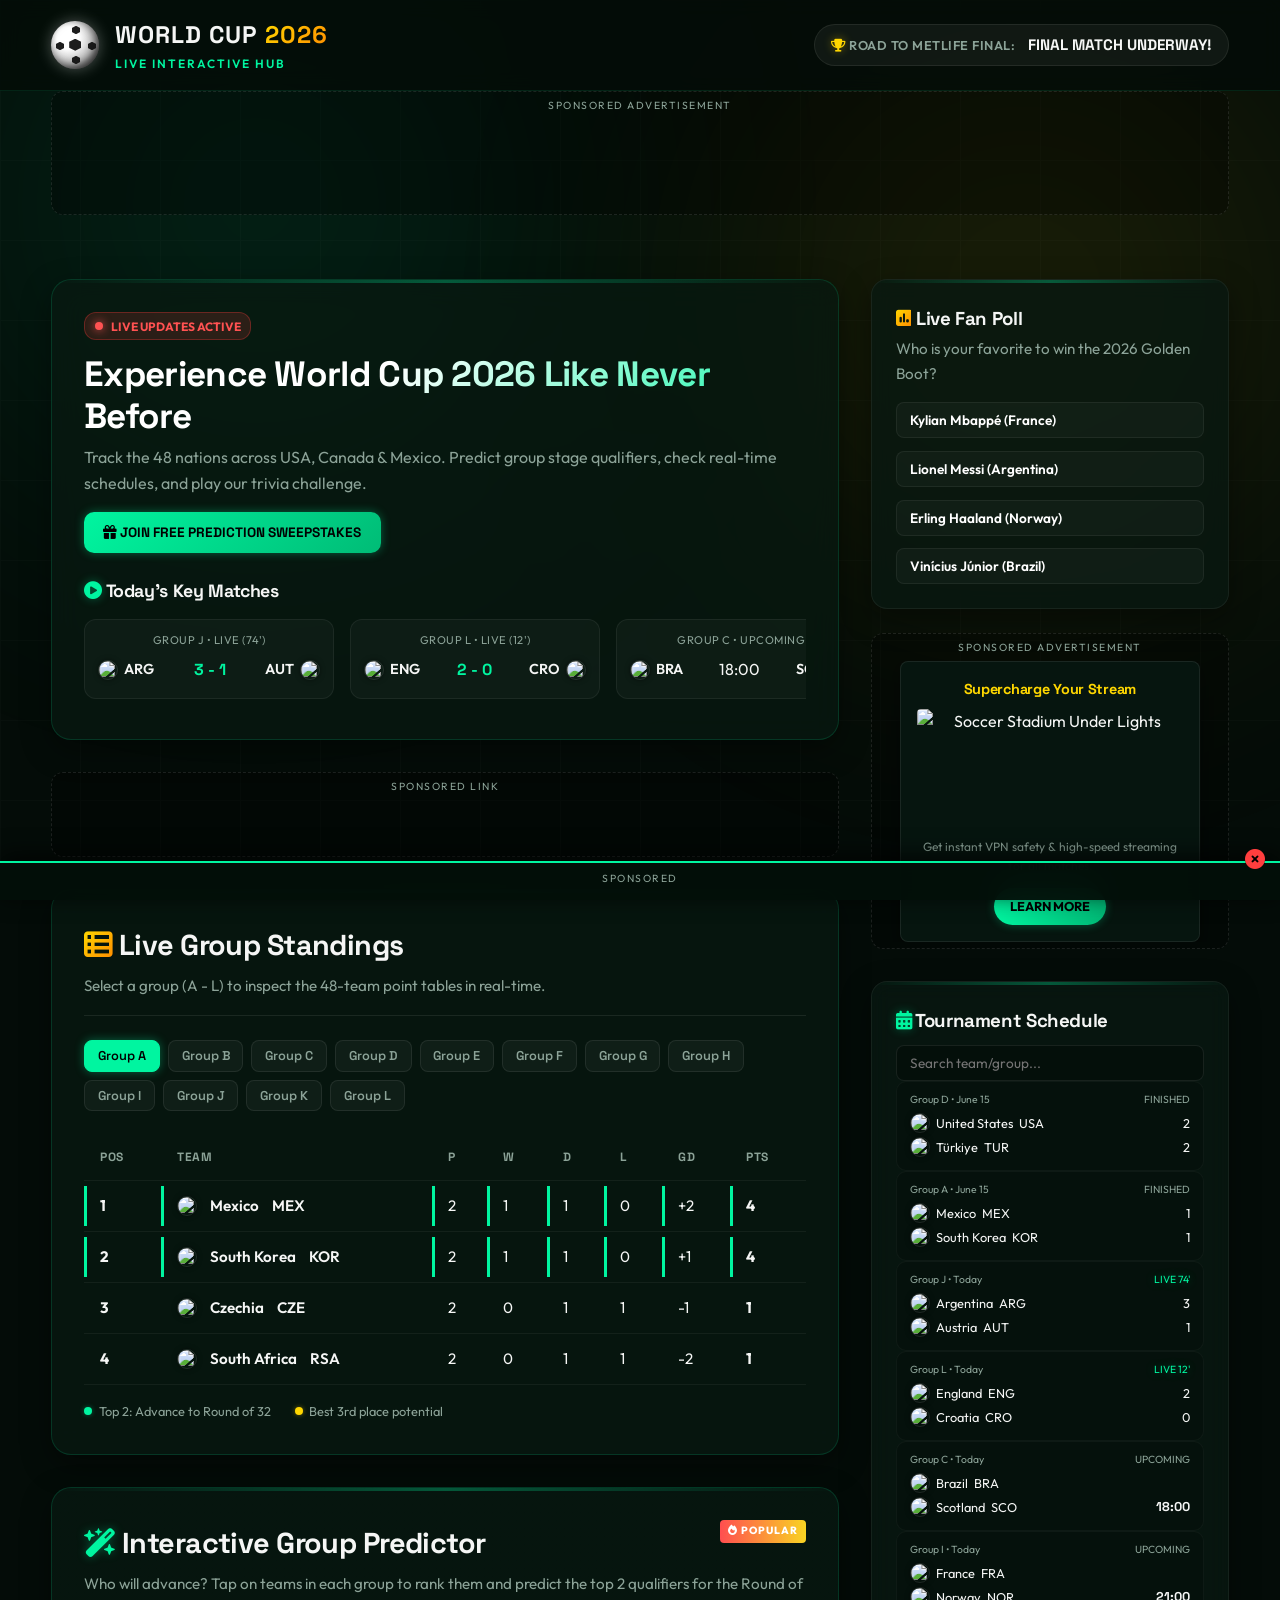
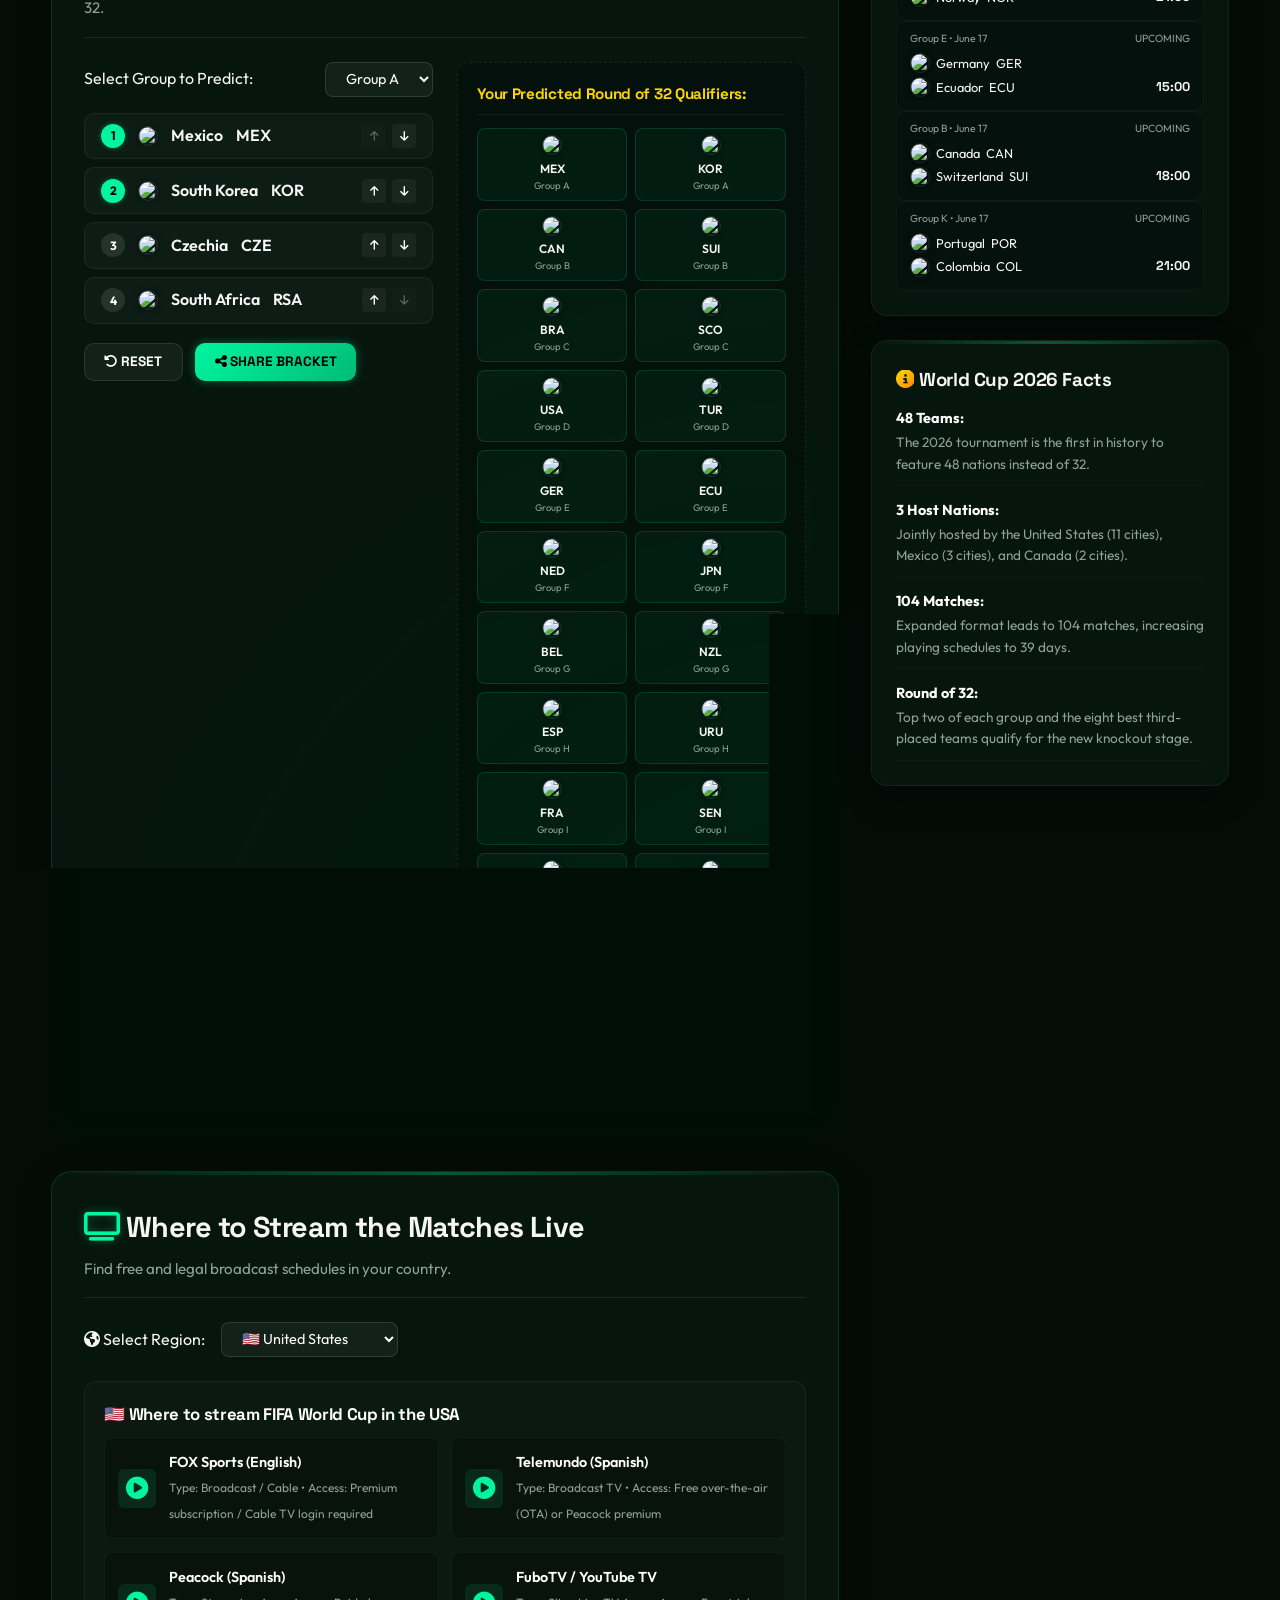
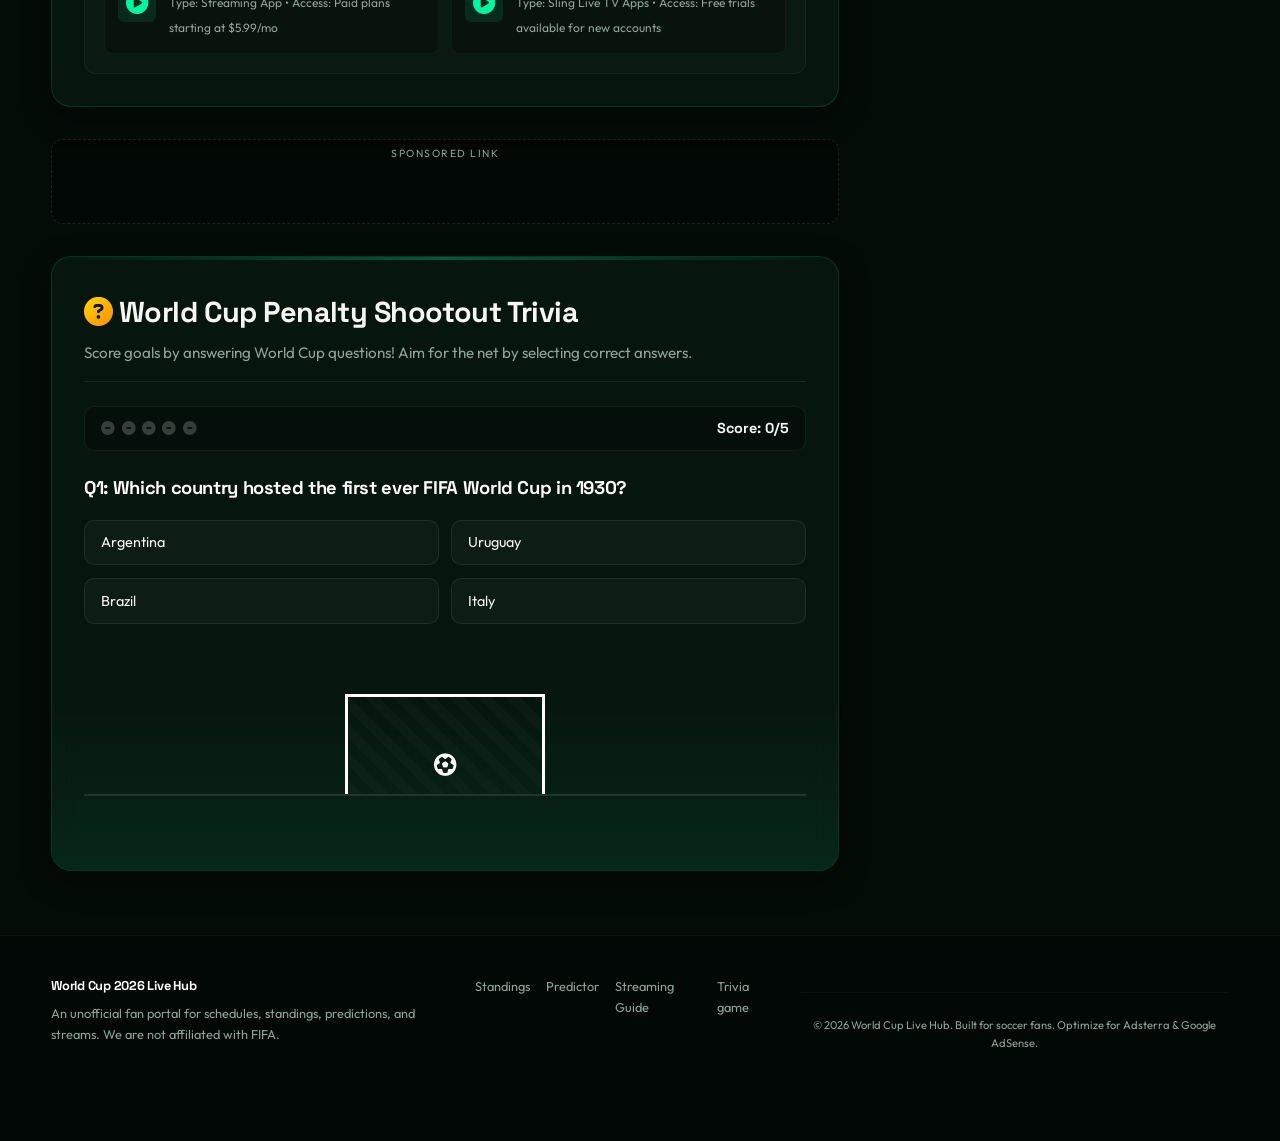
==== commit cbb07363: "perf: load popunder and social bar scripts asynchronously for improved SEO and page speed" ====
--- a/index.html
+++ b/index.html
@@ -462,9 +462,9 @@
     <!-- Place your Adsterra Popunder or Social Bar script right below this -->
     <div id="adsterra-popunder-slot">
         <!-- Adsterra Popunder -->
-        <script src="https://pl29762506.effectivecpmnetwork.com/50/db/5e/50db5e42101b14dda5578534dc8a8042.js"></script>
+        <script async src="https://pl29762506.effectivecpmnetwork.com/50/db/5e/50db5e42101b14dda5578534dc8a8042.js"></script>
         <!-- Adsterra Social Bar -->
-        <script src="https://pl29762505.effectivecpmnetwork.com/96/f2/08/96f2086554acf67c012c2d686340022a.js"></script>
+        <script async src="https://pl29762505.effectivecpmnetwork.com/96/f2/08/96f2086554acf67c012c2d686340022a.js"></script>
     </div>
 
     <!-- JS Core -->
